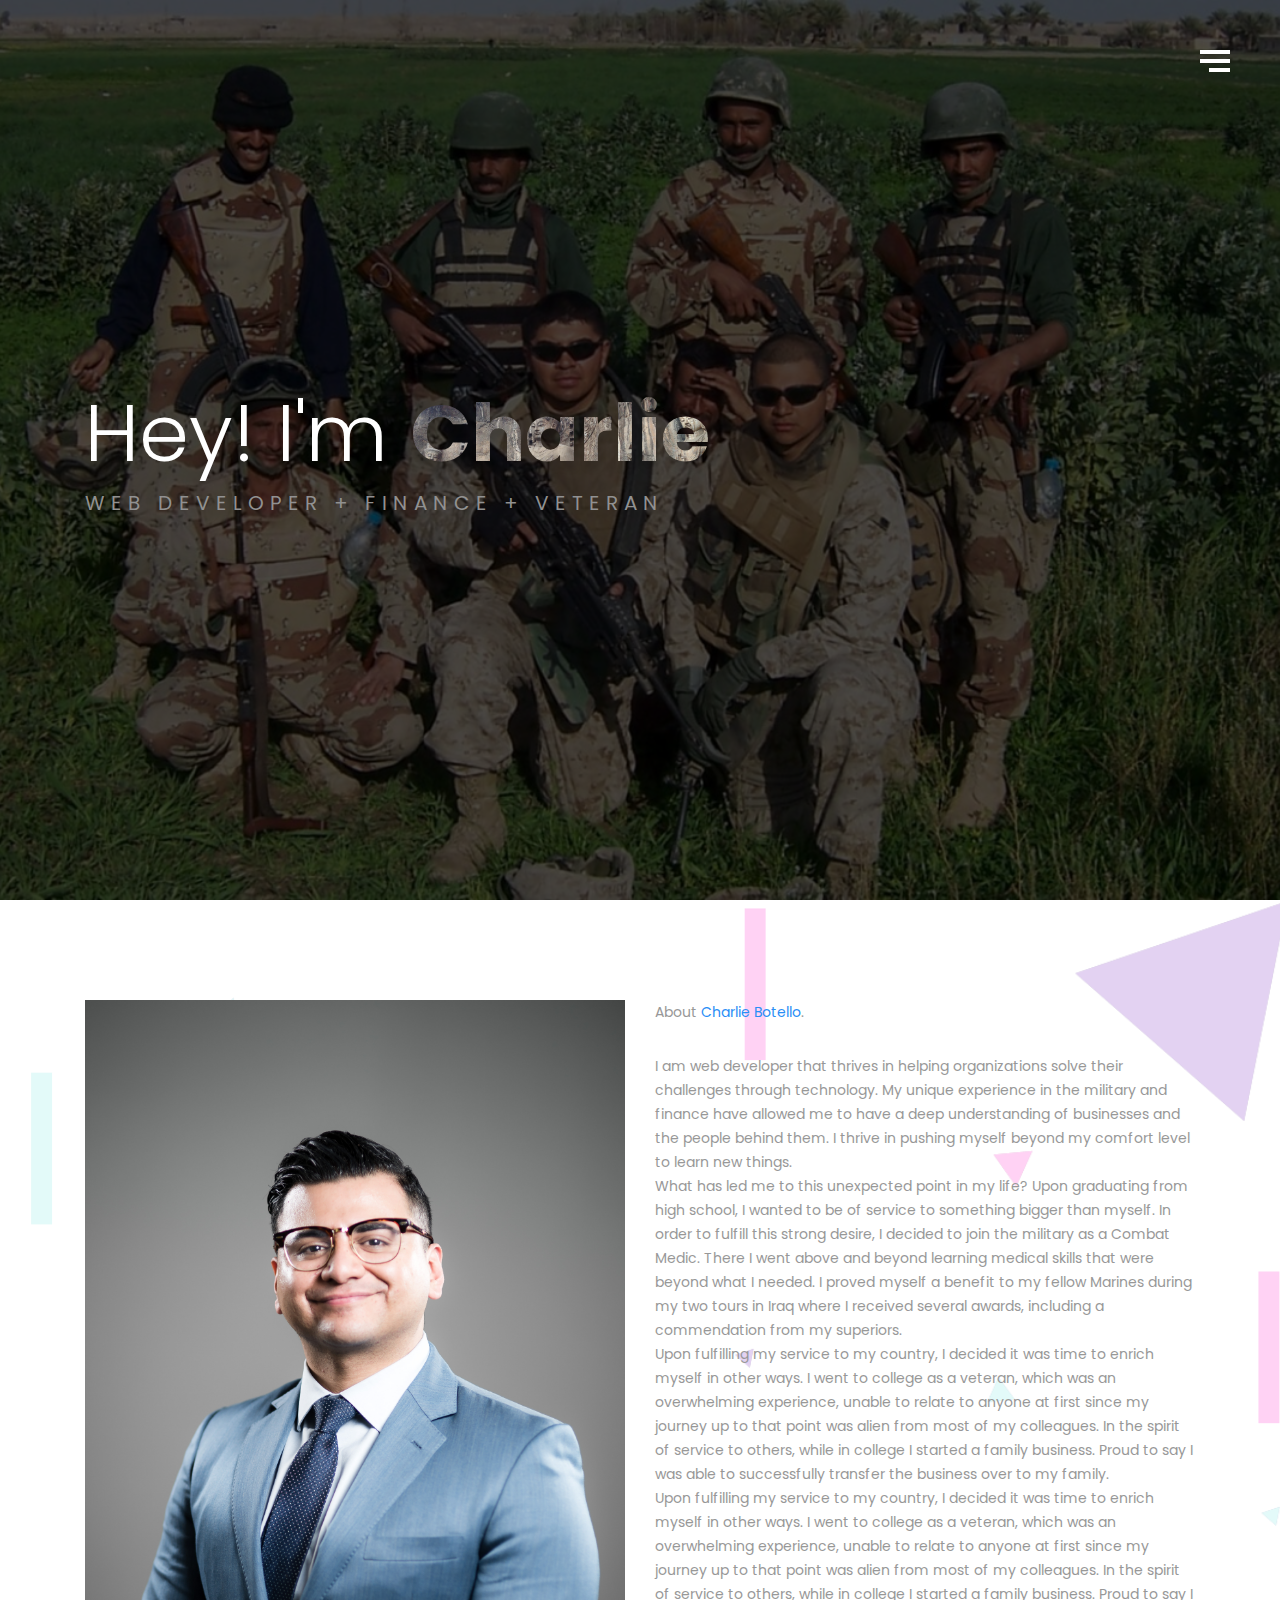
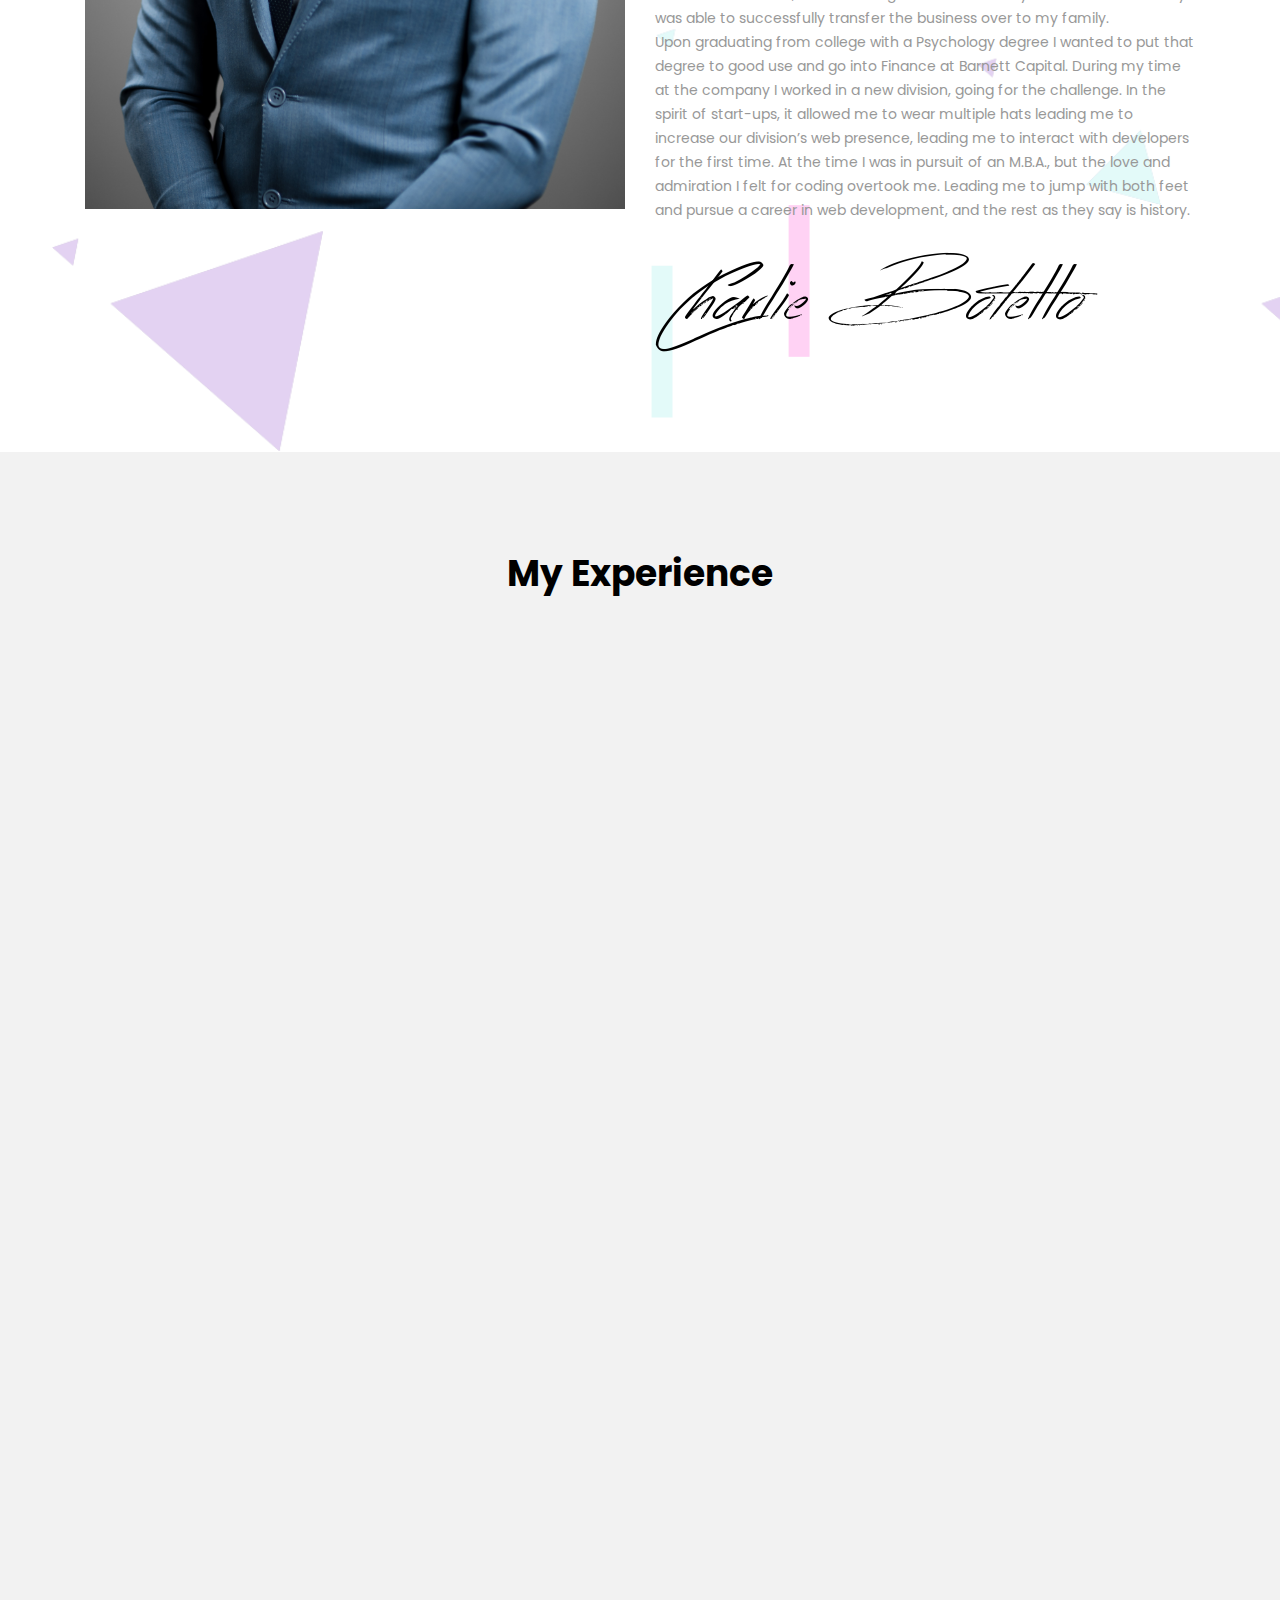
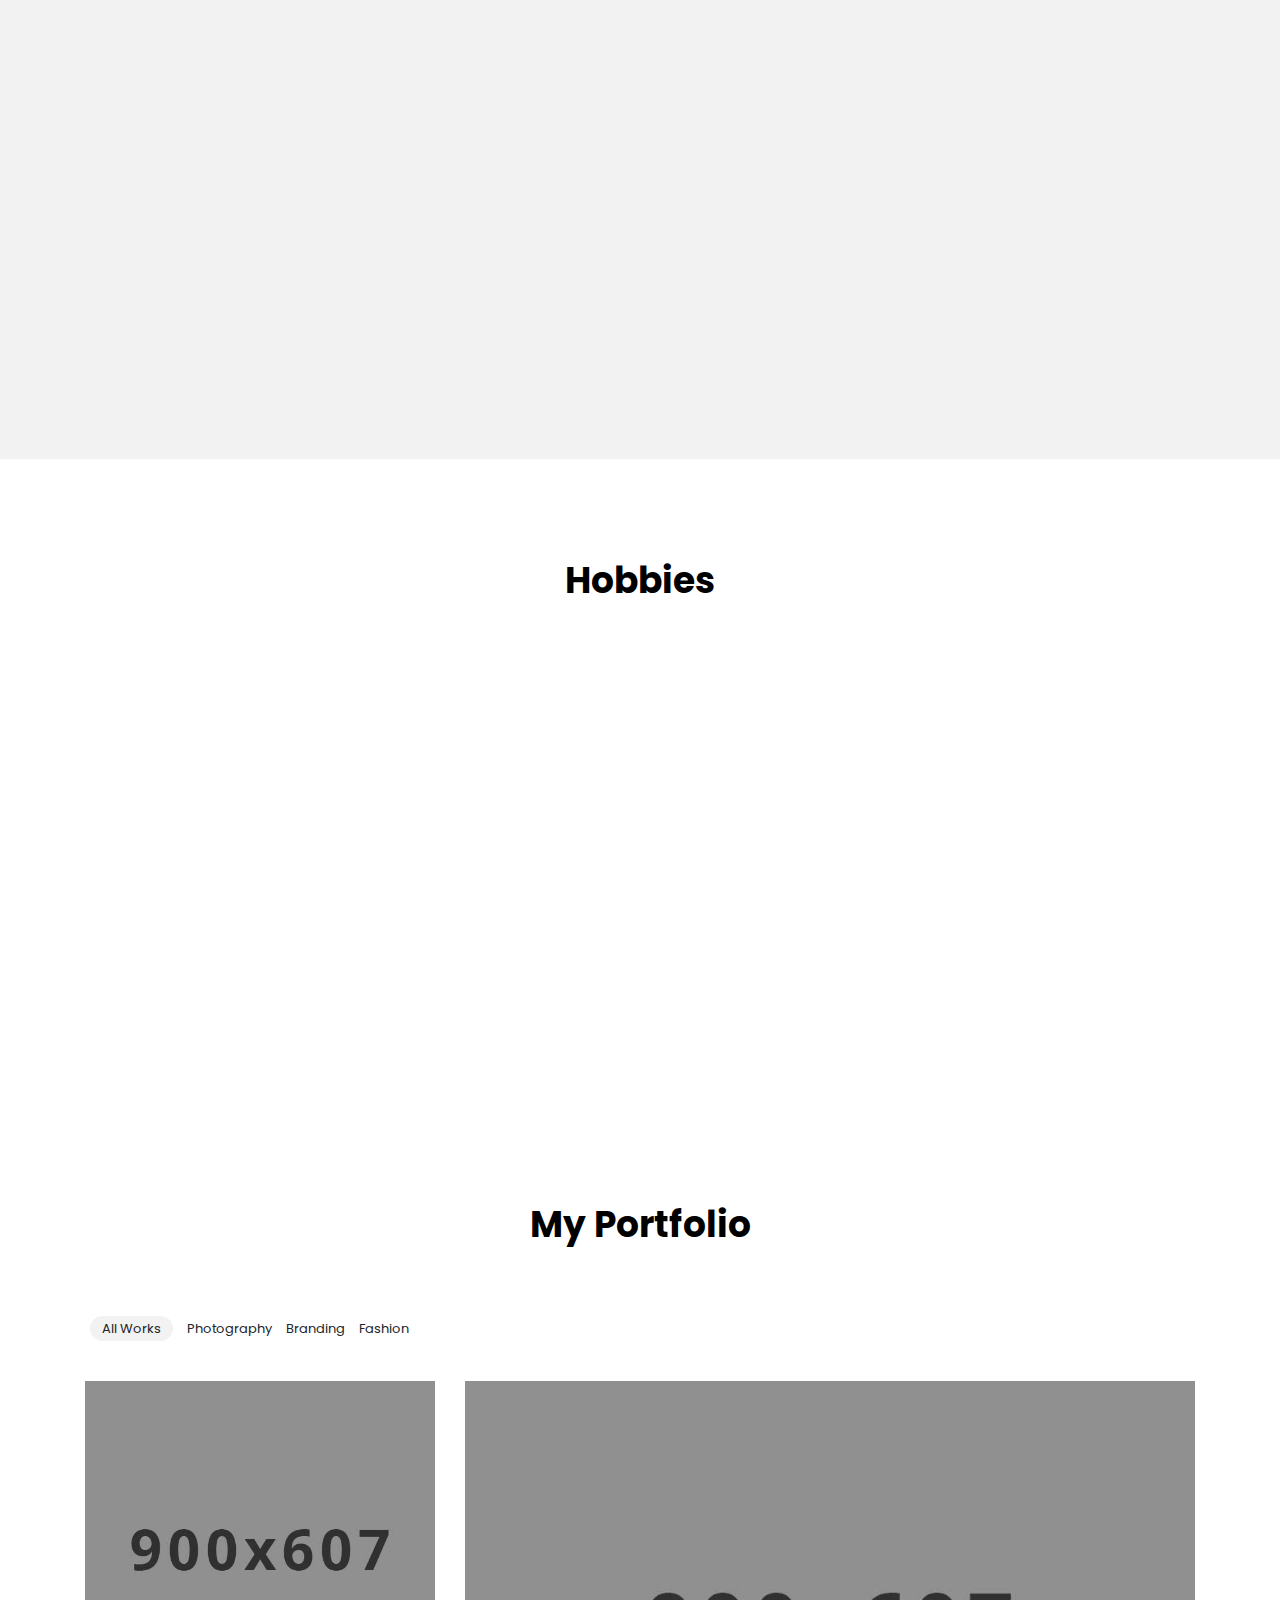
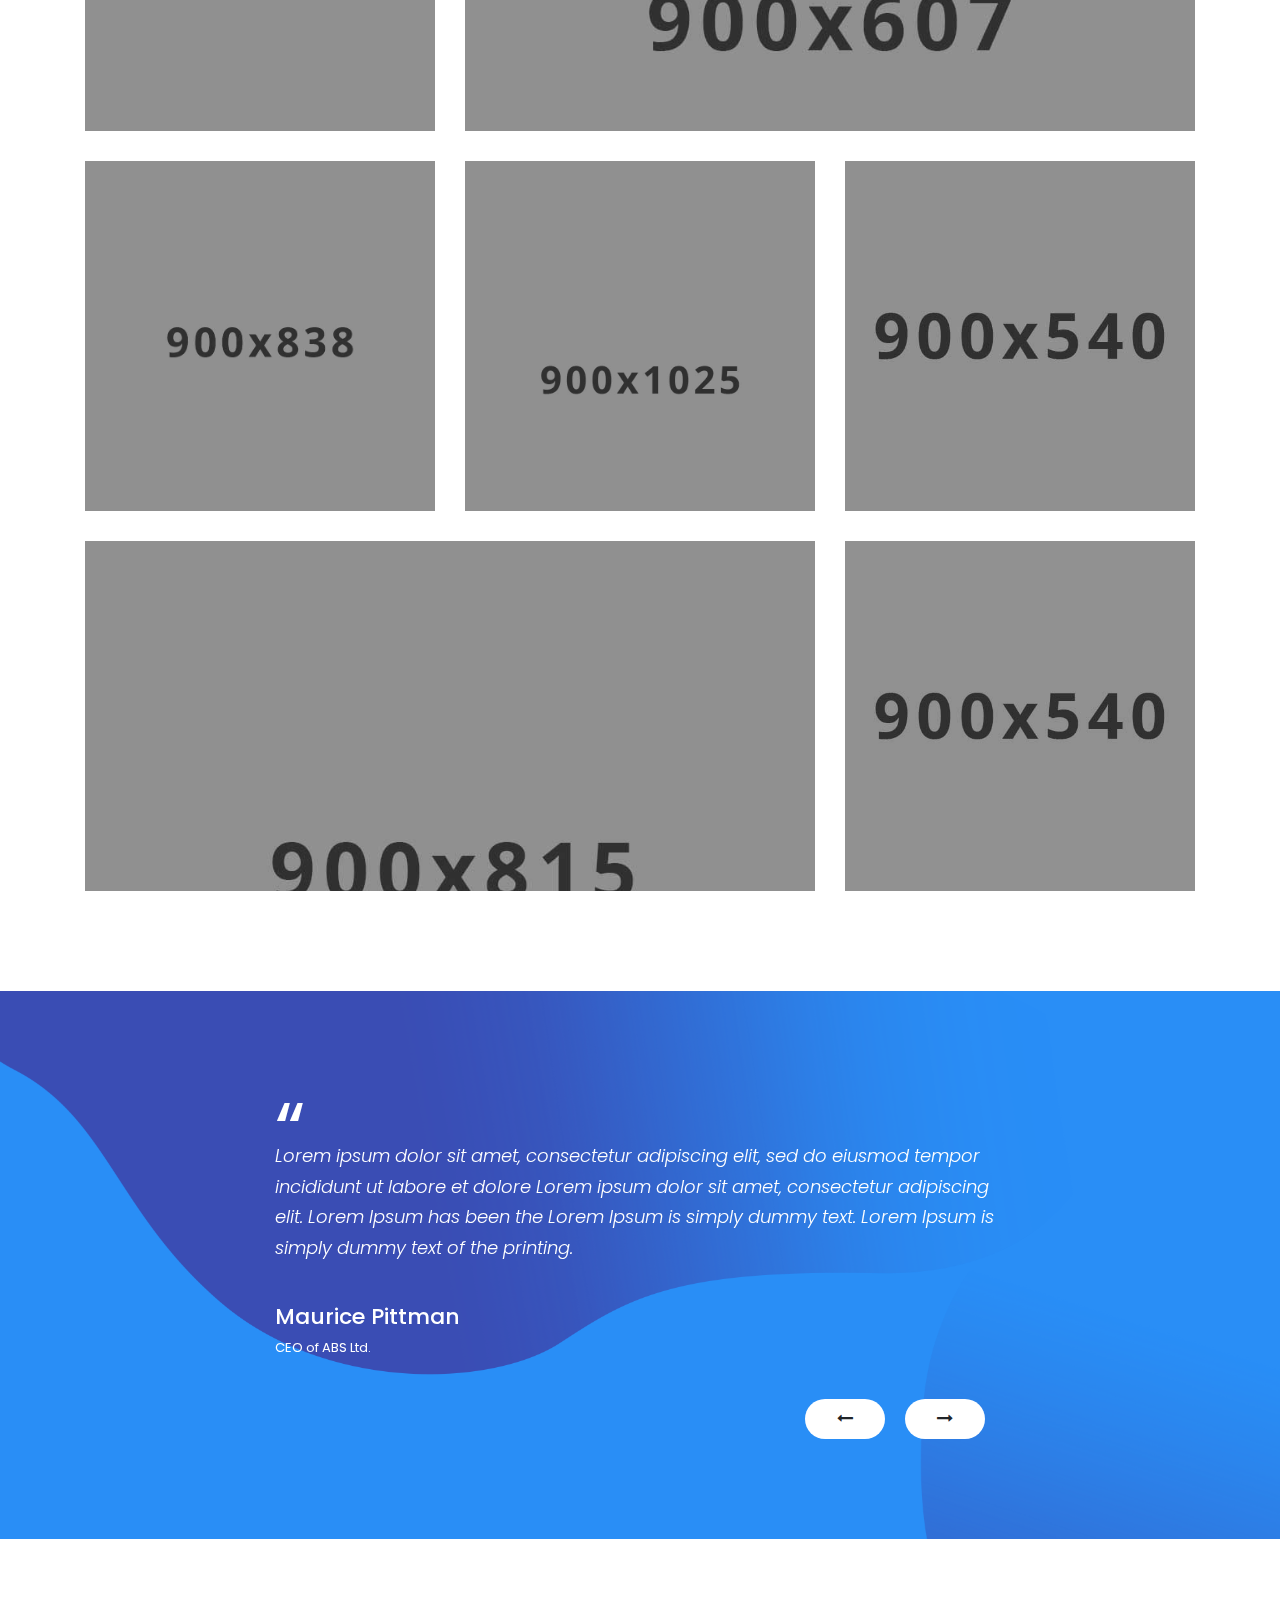
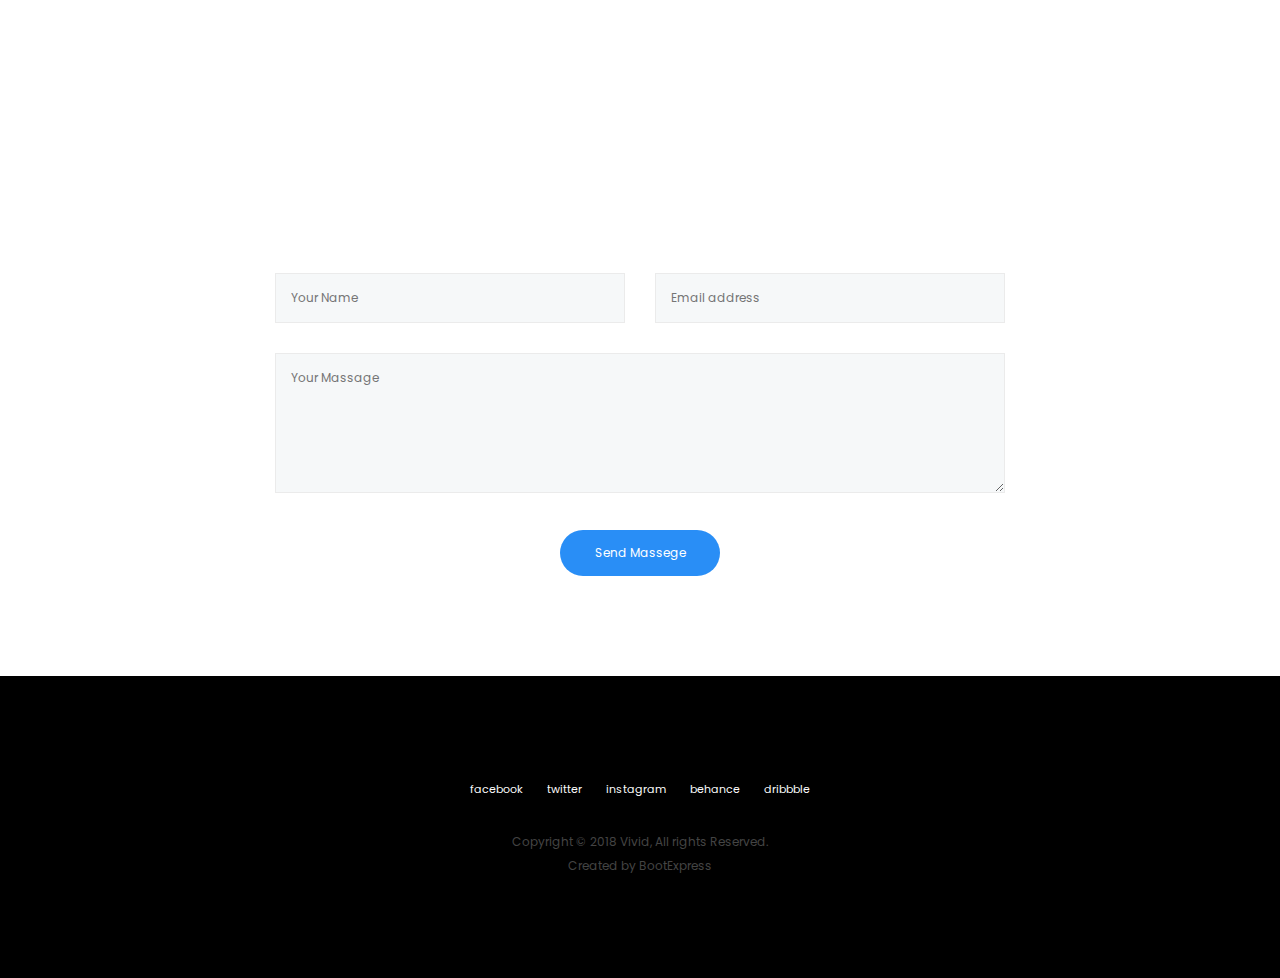
==== index-image.html @ 0503f745 "update" ====
<!DOCTYPE html>
<html lang="en">
<head>
	<title>Charlie Botello - Portfolio</title>
	<meta charset="UTF-8">
	<meta name="description" content="Vivid creative personal portfolio template">
	<meta name="keywords" content="vivid, creative, personal, portfolio, template">
	<meta name="viewport" content="width=device-width, initial-scale=1.0">
	<!-- Favicon -->   
	<link href="img/favicon.ico" rel="shortcut icon"/>

	<!-- Google Fonts -->
	<link href="https://fonts.googleapis.com/css?family=Poppins:300,400,500,600,700" rel="stylesheet">

	<!-- Stylesheets -->
	<link rel="stylesheet" href="css/bootstrap.min.css"/>
	<link rel="stylesheet" href="css/font-awesome.min.css"/>
	<link rel="stylesheet" href="css/themify-icons.css"/>
	<link rel="stylesheet" href="css/animate.min.css"/>
	<link rel="stylesheet" href="css/magnific-popup.css"/>
	<link rel="stylesheet" href="css/owl.carousel.min.css"/>
	<link rel="stylesheet" href="css/style.css"/>

	<!--[if lt IE 9]>
	  <script src="https://oss.maxcdn.com/html5shiv/3.7.2/html5shiv.min.js"></script>
	  <script src="https://oss.maxcdn.com/respond/1.4.2/respond.min.js"></script>
	<![endif]-->

</head>
<body>
	<!-- Preloder -->
	<div id="preloder">
		<div class="loader"></div>
	</div>


	<!-- Navigation section start -->
	<div id="navigation-toggle" class="nav-toggle">
		<span></span>
		<span></span>
		<span></span>
	</div>
	<div class="nav-section">
		<div class="close-nav">+</div>
		<!-- Main menu -->
		<nav class="main-manu">
			<ul class="menu-list">
				<li><a href="#home">Home</a></li>
				<li><a href="#about">About</a></li>
				<li><a href="#resume">Resume</a></li>
				<li><a href="#works">Works</a></li>
				<li><a href="#contact">Contact</a></li>
			</ul>
		</nav>
		<div class="social-links">
			<a href=""><i class="fa fa-facebook"></i></a>
			<a href=""><i class="fa fa-instagram"></i></a>
			<a href=""><i class="fa fa-twitter"></i></a>
			<a href=""><i class="fa fa-dribbble"></i></a>
			<a href=""><i class="fa fa-behance"></i></a>
		</div>
	</div>
	<!-- Navigation section end -->


	<!-- Intro section start -->
	<section class="intro-section" id="home">
		<div class="intro-content">
			<div class="intro-inner">
				<div class="container">
					<h2>Hey! I'm <span>Charlie</span></h2>
					<h3>Web Developer + Finance + Veteran</h3>
				</div>
			</div>
		</div>
	</section>
	<!-- Intro section start end -->


	<!-- About section start -->
	<section class="about-section spad" id="about">
		<div class="container">
			<div class="row">
				<div class="col-lg-6 mb-5 mb-lg-0">
					<img src="img/me.jpg" alt="">
				</div>
				<div class="col-lg-6 about-text">
<!-- 					<h1 class="hero-title">A short story about me,<br>thinking and craft.</h1> -->
					<p>About <span>Charlie Botello</span>.           <p>I am web developer that thrives in helping organizations solve their challenges through technology. My unique experience in the military and finance have allowed me to have a deep understanding of businesses and the people behind them. I thrive in pushing myself beyond my comfort level to learn new things.<br>What has led me to this unexpected point in my life? Upon graduating from high school, I wanted to be of service to something bigger than myself. In order to fulfill this strong desire, I decided to join the military as a Combat Medic. There I went above and beyond learning medical skills that were beyond what I needed. I proved myself a benefit to my fellow Marines during my two tours in Iraq where I received several awards, including a commendation from my superiors.<br>Upon fulfilling my service to my country, I decided it was time to enrich myself in other ways. I went to college as a veteran, which was an overwhelming experience, unable to relate to anyone at first since my journey up to that point was alien from most of my colleagues. In the spirit of service to others, while in college I started a family business. Proud to say I was able to successfully transfer the business over to my family.<br>Upon fulfilling my service to my country, I decided it was time to enrich myself in other ways. I went to college as a veteran, which was an overwhelming experience, unable to relate to anyone at first since my journey up to that point was alien from most of my colleagues. In the spirit of service to others, while in college I started a family business. Proud to say I was able to successfully transfer the business over to my family.<br>Upon graduating from college with a Psychology degree I wanted to put that degree to good use and go into Finance at Barnett Capital. During my time at the company I worked in a new division, going for the challenge. In the spirit of start-ups, it allowed me to wear multiple hats leading me to increase our division’s web presence, leading me to interact with developers for the first time. At the time I was in pursuit of an M.B.A., but the love and admiration I felt for coding overtook me. Leading me to jump with both feet and pursue a career in web development, and the rest as they say is history.</p>
          
          

					<img src="img/sign.png" alt="">
				</div>
			</div>
		</div>
	</section>
	<!-- About section start end -->


	<!-- Service section start -->

	<!-- Service section start end -->


	<!-- Resume section start -->
	<section class="resume-section spad" id="resume">
		<div class="container">
			<div class="section-title">
				<h2>My Experience</h2>
			</div>
			<div class="row">
				<div class="col-lg-8 offset-lg-2">
					<!-- resume item -->
					<div class="resume-item wow fadeInUp" data-wow-delay="0.3s">
						<h2>Web Developer Apprentice</h2>
						<h3>April 2018 - Present </h3>
						<p>MyTownApp: Personally built a web app that allowed users to learn about history in a unique way. It showcases Chicago’s greatest landmarks and allows users to add them to a day planner so they can visit them in the future. The app is written in JavaScript and Ruby, and integrates with the Twilio, Google Maps and Chicago Landmarks APIs.</p><br>
						<p>Actualize CRM: Working on a software development team in an agile environment, I added features to the real CRM that Actualize uses to manage its prospective applicants. The CRM allows a user to call and text a lead through the Twilio API, and worked on features involving its UI, including an internal restructuring that transformed the app into a Single Page Application, making it much easier to use. This app uses Ruby, Rails, JavaScript, and VueJS.</p><br>
						<p>Intensive Coding Bootcamp: Attended an intensive 16 week, software development bootcamp where I jumped into Ruby, Ruby on Rails, HTML, CSS, Javascript, AngularJS, Git/GIthub, Bootstrap, React, TDD and Rspec, including best practices, Agile, and REST.</p>
					</div>
					<!-- resume item -->
					<div class="resume-item wow fadeInUp" data-wow-delay="0.3s">
						<h2>Account Manager</h2>
						<h3>September 2015 - September 2017</h3>
						<p><p>• Accurately prepared and balanced sales and financial reports for senior management team using quantitative data analysis.</p></p>
						<p>• Efficiently managed a multimillion dollar portfolio comprised with over 100 clients within the equipment finance division.</p>
						<p>• Leverage client relations by developing pivot sales opportunities capitalizing on our business offerings.</p>
						<p>• Continually monitored, analyzed, and reported financial reports that included key components such as pricing, attrition, and forecasting.</p>
						<p>• Communicated results and corresponded improvement recommendations to Managing Directors; followed up to influence implementation of action plans resulting in enhanced business.</p>
					</div>
					<!-- resume item -->
					<div class="resume-item wow fadeInUp" data-wow-delay="0.3s">
						<h2>Hospital Corpsman & Combat Medic</h2>
						<h3>January 2006 - January 2010</h3>
						<p>• Accurately prepared and balanced sales and financial reports for senior management team using quantitative data analysis.</p>
						<p>• Efficiently managed a multimillion dollar portfolio comprised with over 100 clients within the equipment finance division.</p>
						<p>• Leverage client relations by developing pivot sales opportunities capitalizing on our business offerings.</p>
						<p>• Continually monitored, analyzed, and reported financial reports that included key components such as pricing, attrition, and forecasting.</p>
						<p>• Communicated results and corresponded improvement recommendations to Managing Directors; followed up to influence implementation of action plans resulting in enhanced business.</p>
					</div>
				</div>
			</div>
		</div>
	</section>
	<!-- Resume section start end -->

	<!-- Service section start -->
	<section class="service-section spad">
		<div class="container">
			<div class="section-title">
				<h2>Hobbies</h2>
			</div>
			<div class="row">
				<div class="col-md-4">
					<!-- service item -->
					<div class="service-box bg-1 wow fadeInUp" data-wow-delay="0.2s">
						<div class="service-icon">
							<i class="ti-world"></i>
						</div>
						<div class="service-content">
							<div class="service-inner">
								<h2>Travel</h2>
								<p>Her companions instrument set estimating sen remarkably solicitude motionless property.</p>
							</div>
						</div>
					</div>
				</div>
				<div class="col-md-4">
					<!-- service item -->
					<div class="service-box bg-1 wow fadeInUp" data-wow-delay="0.4s">
						<div class="service-icon">
							<i class="ti-music"></i>
						</div>
						<div class="service-content">
							<div class="service-inner">
								<h2>Dancing</h2>
								<p>Her companions instrument set estimating sen remarkably solicitude motionless property.</p>
							</div>
						</div>
					</div>
				</div>
				<div class="col-md-4">
					<!-- service item -->
					<div class="service-box bg-1 wow fadeInUp" data-wow-delay="0.6s">
						<div class="service-icon">
							<i class="ti-book"></i>
						</div>
						<div class="service-content">
							<div class="service-inner">
								<h2>History</h2>
								<p>Love reading about history, so much so that I based one of my capstone projects on it.  Favorite books are "Rise and Fall of the Roman Empire," "Napoleon: A LIfe" and "Waterloo: The History of Four Days, Three Armies and Three Battles."  Current book on my shelf is "The Pope and Mussolini" </p>
							</div>
						</div>
					</div>
				</div>
			</div>
		</div>
	</section>
	<!-- Service section start end -->
	<!-- Portfolio section start -->
	<section class="portfolio-section spad" id="works">
		<div class="container">
			<div class="section-title">
				<h2>My Portfolio</h2>
			</div>
			<ul class="portfolio-filter">
				<li class="filter active" data-filter="*">All Works</li>
				<li class="filter" data-filter=".photo">Photography</li>
				<li class="filter" data-filter=".brand">Branding</li>
				<li class="filter" data-filter=".fs">Fashion</li>
			</ul>
			<div class="row isotope_items">
				<!-- portfolio item -->
				<div class="col-lg-4 col-md-6 photo">
					<a href="img/works/1.jpg" class="portfolio-item set-bg" data-setbg="img/works/1.jpg">
						<div class="portfolio-text">
							<h2>Cairs Root</h2>
							<p>Photography</p>
						</div>
					</a>
				</div>
				<!-- portfolio item -->
				<div class="col-lg-8 col-md-6 brand">
					<a href="img/works/2.jpg" class="portfolio-item set-bg" data-setbg="img/works/2.jpg">
						<div class="portfolio-text">
							<h2>The Ghost</h2>
							<p>Branding</p>
						</div>
					</a>
				</div>
				<!-- portfolio item -->
				<div class="col-lg-4 col-md-6 fs">
					<a href="img/works/3.jpg" class="portfolio-item set-bg" data-setbg="img/works/3.jpg">
						<div class="portfolio-text">
							<h2>Kangoroo</h2>
							<p>Fashion</p>
						</div>
					</a>
				</div>
				<!-- portfolio item -->
				<div class="col-lg-4 col-md-6 photo">
					<a href="img/works/4.jpg" class="portfolio-item set-bg" data-setbg="img/works/4.jpg">
						<div class="portfolio-text">
							<h2>Red Tee</h2>
							<p>Photography</p>
						</div>
					</a>
				</div>
				<!-- portfolio item -->
				<div class="col-lg-4 col-md-12 brand">
					<a href="img/works/6.jpg" class="portfolio-item set-bg" data-setbg="img/works/6.jpg">
						<div class="portfolio-text">
							<h2>Owey Dewy</h2>
							<p>Branding</p>
						</div>
					</a>
				</div>
				<!-- portfolio item -->
				<div class="col-lg-8 col-md-6 fs">
					<a href="img/works/7.jpg" class="portfolio-item set-bg" data-setbg="img/works/7.jpg">
						<div class="portfolio-text">
							<h2>Cool Blonde</h2>
							<p>Fashion</p>
						</div>
					</a>
				</div>
				<!-- portfolio item -->
				<div class="col-lg-4 col-md-6 photo">
					<a href="img/works/8.jpg" class="portfolio-item set-bg" data-setbg="img/works/8.jpg">
						<div class="portfolio-text">
							<h2>Belforte Fall</h2>
							<p>Photography</p>
						</div>
					</a>
				</div>
			</div>
		</div>
	</section>
	<!-- Portfolio section start end -->


	<!-- Testimonial section start -->
	<section class="testimonial-section spad">
		<div class="container">
			<div class="row">
				<div class="col-lg-8 offset-lg-2 owl-carousel test-slider" id="test_slider">
					<!-- testimonial item -->
					<div class="single-testimonial">
						<div class="qut">“</div>
						<p>Lorem ipsum dolor sit amet, consectetur adipiscing elit, sed do eiusmod tempor incididunt ut labore et dolore Lorem ipsum dolor sit amet, consectetur adipiscing elit. Lorem Ipsum has been the Lorem Ipsum is simply dummy text. Lorem Ipsum is simply dummy text of the printing.</p>
						<h2>Maurice Pittman</h2>
						<span>CEO of ABS Ltd.</span>
					</div>
					<!-- testimonial item -->
					<div class="single-testimonial">
						<div class="qut">“</div>
						<p>Lorem ipsum dolor sit amet, consectetur adipiscing elit, sed do eiusmod tempor incididunt ut labore et dolore Lorem ipsum dolor sit amet, consectetur adipiscing elit. Lorem Ipsum has been the Lorem Ipsum is simply dummy text. Lorem Ipsum is simply dummy text of the printing.</p>
						<h2>Maurice Pittman</h2>
						<span>CEO of ABS Ltd.</span>
					</div>
				</div>
			</div>
		</div>
	</section>
	<!-- Testimonial section start end -->


	<!-- Contact section start -->
	<section class="contact-section spad" id="contact">
		<div class="container">
			<div class="row">
				<div class="col-lg-8 offset-lg-2">
					<div class="con-info wow fadeInUp" data-wow-delay="0.2s">
						<p class="subtitle">Sydney</p>
						<h2>300 South Main Street,<br> NSW 560, Australia. <br><br>+00 123 456 7890</h2>
					</div>
					<!-- contact form -->
					<form action="mail.php" method="POST" class="contact-form" id="contact-form">
						<div class="row">
							<div class="col-sm-6">
								<input type="text" name="name" id="name" required placeholder="Your Name">
							</div>
							<div class="col-sm-6">
								<input type="email" name="email" id="email" required placeholder="Email address">
							</div>
							<div class="col-sm-12">
								<textarea id="massage" name="massage" required placeholder="Your Massage"></textarea>
								<div class="text-center">
									<button type="submit" class="site-btn" id="send-form">Send Massege</button>
								</div>
							</div>
						</div>
					</form>
				</div>
			</div>
		</div>
	</section>
	<!-- Contact section start end -->


	<!-- Footer section start -->
	<footer class="footer-section spad">
		<div class="container">
			<div class="social">
                <a href="#">facebook </a>
                <a href="#">twitter </a>
                <a href="#">instagram </a>
                <a href="#">behance </a>
                <a href="#">dribbble  </a>
            </div>
			<div class="copyright">Copyright © 2018 Vivid, All rights Reserved. <br> Created by BootExpress</div>
		</div>
	</footer>
	<!-- Footer section start end -->


	<!--====== Jquery & Javascripts files  ======-->
	<script src="js/jquery-2.1.4.min.js"></script>
	<script src="js/jquery.nav.min.js"></script>
	<script src="js/isotope.pkgd.min.js"></script>
	<script src="js/owl.carousel.min.js"></script>
	<script src="js/magnific-popup.min.js"></script>
	<script src="js/wow.min.js"></script>
	<script src="js/scripts.js"></script>

</body>
</html>
---- css/themify-icons.css ----
@font-face {
	font-family: 'themify';
	src:url('../fonts/themify.eot?-fvbane');
	src:url('../fonts/themify.eot?#iefix-fvbane') format('embedded-opentype'),
		url('../fonts/themify.woff?-fvbane') format('woff'),
		url('../fonts/themify.ttf?-fvbane') format('truetype'),
		url('../fonts/themify.svg?-fvbane#themify') format('svg');
	font-weight: normal;
	font-style: normal;
}

[class^="ti-"], [class*=" ti-"] {
	font-family: 'themify';
	speak: none;
	font-style: normal;
	font-weight: normal;
	font-variant: normal;
	text-transform: none;
	line-height: 1;

	/* Better Font Rendering =========== */
	-webkit-font-smoothing: antialiased;
	-moz-osx-font-smoothing: grayscale;
}

.ti-wand:before {
	content: "\e600";
}
.ti-volume:before {
	content: "\e601";
}
.ti-user:before {
	content: "\e602";
}
.ti-unlock:before {
	content: "\e603";
}
.ti-unlink:before {
	content: "\e604";
}
.ti-trash:before {
	content: "\e605";
}
.ti-thought:before {
	content: "\e606";
}
.ti-target:before {
	content: "\e607";
}
.ti-tag:before {
	content: "\e608";
}
.ti-tablet:before {
	content: "\e609";
}
.ti-star:before {
	content: "\e60a";
}
.ti-spray:before {
	content: "\e60b";
}
.ti-signal:before {
	content: "\e60c";
}
.ti-shopping-cart:before {
	content: "\e60d";
}
.ti-shopping-cart-full:before {
	content: "\e60e";
}
.ti-settings:before {
	content: "\e60f";
}
.ti-search:before {
	content: "\e610";
}
.ti-zoom-in:before {
	content: "\e611";
}
.ti-zoom-out:before {
	content: "\e612";
}
.ti-cut:before {
	content: "\e613";
}
.ti-ruler:before {
	content: "\e614";
}
.ti-ruler-pencil:before {
	content: "\e615";
}
.ti-ruler-alt:before {
	content: "\e616";
}
.ti-bookmark:before {
	content: "\e617";
}
.ti-bookmark-alt:before {
	content: "\e618";
}
.ti-reload:before {
	content: "\e619";
}
.ti-plus:before {
	content: "\e61a";
}
.ti-pin:before {
	content: "\e61b";
}
.ti-pencil:before {
	content: "\e61c";
}
.ti-pencil-alt:before {
	content: "\e61d";
}
.ti-paint-roller:before {
	content: "\e61e";
}
.ti-paint-bucket:before {
	content: "\e61f";
}
.ti-na:before {
	content: "\e620";
}
.ti-mobile:before {
	content: "\e621";
}
.ti-minus:before {
	content: "\e622";
}
.ti-medall:before {
	content: "\e623";
}
.ti-medall-alt:before {
	content: "\e624";
}
.ti-marker:before {
	content: "\e625";
}
.ti-marker-alt:before {
	content: "\e626";
}
.ti-arrow-up:before {
	content: "\e627";
}
.ti-arrow-right:before {
	content: "\e628";
}
.ti-arrow-left:before {
	content: "\e629";
}
.ti-arrow-down:before {
	content: "\e62a";
}
.ti-lock:before {
	content: "\e62b";
}
.ti-location-arrow:before {
	content: "\e62c";
}
.ti-link:before {
	content: "\e62d";
}
.ti-layout:before {
	content: "\e62e";
}
.ti-layers:before {
	content: "\e62f";
}
.ti-layers-alt:before {
	content: "\e630";
}
.ti-key:before {
	content: "\e631";
}
.ti-import:before {
	content: "\e632";
}
.ti-image:before {
	content: "\e633";
}
.ti-heart:before {
	content: "\e634";
}
.ti-heart-broken:before {
	content: "\e635";
}
.ti-hand-stop:before {
	content: "\e636";
}
.ti-hand-open:before {
	content: "\e637";
}
.ti-hand-drag:before {
	content: "\e638";
}
.ti-folder:before {
	content: "\e639";
}
.ti-flag:before {
	content: "\e63a";
}
.ti-flag-alt:before {
	content: "\e63b";
}
.ti-flag-alt-2:before {
	content: "\e63c";
}
.ti-eye:before {
	content: "\e63d";
}
.ti-export:before {
	content: "\e63e";
}
.ti-exchange-vertical:before {
	content: "\e63f";
}
.ti-desktop:before {
	content: "\e640";
}
.ti-cup:before {
	content: "\e641";
}
.ti-crown:before {
	content: "\e642";
}
.ti-comments:before {
	content: "\e643";
}
.ti-comment:before {
	content: "\e644";
}
.ti-comment-alt:before {
	content: "\e645";
}
.ti-close:before {
	content: "\e646";
}
.ti-clip:before {
	content: "\e647";
}
.ti-angle-up:before {
	content: "\e648";
}
.ti-angle-right:before {
	content: "\e649";
}
.ti-angle-left:before {
	content: "\e64a";
}
.ti-angle-down:before {
	content: "\e64b";
}
.ti-check:before {
	content: "\e64c";
}
.ti-check-box:before {
	content: "\e64d";
}
.ti-camera:before {
	content: "\e64e";
}
.ti-announcement:before {
	content: "\e64f";
}
.ti-brush:before {
	content: "\e650";
}
.ti-briefcase:before {
	content: "\e651";
}
.ti-bolt:before {
	content: "\e652";
}
.ti-bolt-alt:before {
	content: "\e653";
}
.ti-blackboard:before {
	content: "\e654";
}
.ti-bag:before {
	content: "\e655";
}
.ti-move:before {
	content: "\e656";
}
.ti-arrows-vertical:before {
	content: "\e657";
}
.ti-arrows-horizontal:before {
	content: "\e658";
}
.ti-fullscreen:before {
	content: "\e659";
}
.ti-arrow-top-right:before {
	content: "\e65a";
}
.ti-arrow-top-left:before {
	content: "\e65b";
}
.ti-arrow-circle-up:before {
	content: "\e65c";
}
.ti-arrow-circle-right:before {
	content: "\e65d";
}
.ti-arrow-circle-left:before {
	content: "\e65e";
}
.ti-arrow-circle-down:before {
	content: "\e65f";
}
.ti-angle-double-up:before {
	content: "\e660";
}
.ti-angle-double-right:before {
	content: "\e661";
}
.ti-angle-double-left:before {
	content: "\e662";
}
.ti-angle-double-down:before {
	content: "\e663";
}
.ti-zip:before {
	content: "\e664";
}
.ti-world:before {
	content: "\e665";
}
.ti-wheelchair:before {
	content: "\e666";
}
.ti-view-list:before {
	content: "\e667";
}
.ti-view-list-alt:before {
	content: "\e668";
}
.ti-view-grid:before {
	content: "\e669";
}
.ti-uppercase:before {
	content: "\e66a";
}
.ti-upload:before {
	content: "\e66b";
}
.ti-underline:before {
	content: "\e66c";
}
.ti-truck:before {
	content: "\e66d";
}
.ti-timer:before {
	content: "\e66e";
}
.ti-ticket:before {
	content: "\e66f";
}
.ti-thumb-up:before {
	content: "\e670";
}
.ti-thumb-down:before {
	content: "\e671";
}
.ti-text:before {
	content: "\e672";
}
.ti-stats-up:before {
	content: "\e673";
}
.ti-stats-down:before {
	content: "\e674";
}
.ti-split-v:before {
	content: "\e675";
}
.ti-split-h:before {
	content: "\e676";
}
.ti-smallcap:before {
	content: "\e677";
}
.ti-shine:before {
	content: "\e678";
}
.ti-shift-right:before {
	content: "\e679";
}
.ti-shift-left:before {
	content: "\e67a";
}
.ti-shield:before {
	content: "\e67b";
}
.ti-notepad:before {
	content: "\e67c";
}
.ti-server:before {
	content: "\e67d";
}
.ti-quote-right:before {
	content: "\e67e";
}
.ti-quote-left:before {
	content: "\e67f";
}
.ti-pulse:before {
	content: "\e680";
}
.ti-printer:before {
	content: "\e681";
}
.ti-power-off:before {
	content: "\e682";
}
.ti-plug:before {
	content: "\e683";
}
.ti-pie-chart:before {
	content: "\e684";
}
.ti-paragraph:before {
	content: "\e685";
}
.ti-panel:before {
	content: "\e686";
}
.ti-package:before {
	content: "\e687";
}
.ti-music:before {
	content: "\e688";
}
.ti-music-alt:before {
	content: "\e689";
}
.ti-mouse:before {
	content: "\e68a";
}
.ti-mouse-alt:before {
	content: "\e68b";
}
.ti-money:before {
	content: "\e68c";
}
.ti-microphone:before {
	content: "\e68d";
}
.ti-menu:before {
	content: "\e68e";
}
.ti-menu-alt:before {
	content: "\e68f";
}
.ti-map:before {
	content: "\e690";
}
.ti-map-alt:before {
	content: "\e691";
}
.ti-loop:before {
	content: "\e692";
}
.ti-location-pin:before {
	content: "\e693";
}
.ti-list:before {
	content: "\e694";
}
.ti-light-bulb:before {
	content: "\e695";
}
.ti-Italic:before {
	content: "\e696";
}
.ti-info:before {
	content: "\e697";
}
.ti-infinite:before {
	content: "\e698";
}
.ti-id-badge:before {
	content: "\e699";
}
.ti-hummer:before {
	content: "\e69a";
}
.ti-home:before {
	content: "\e69b";
}
.ti-help:before {
	content: "\e69c";
}
.ti-headphone:before {
	content: "\e69d";
}
.ti-harddrives:before {
	content: "\e69e";
}
.ti-harddrive:before {
	content: "\e69f";
}
.ti-gift:before {
	content: "\e6a0";
}
.ti-game:before {
	content: "\e6a1";
}
.ti-filter:before {
	content: "\e6a2";
}
.ti-files:before {
	content: "\e6a3";
}
.ti-file:before {
	content: "\e6a4";
}
.ti-eraser:before {
	content: "\e6a5";
}
.ti-envelope:before {
	content: "\e6a6";
}
.ti-download:before {
	content: "\e6a7";
}
.ti-direction:before {
	content: "\e6a8";
}
.ti-direction-alt:before {
	content: "\e6a9";
}
.ti-dashboard:before {
	content: "\e6aa";
}
.ti-control-stop:before {
	content: "\e6ab";
}
.ti-control-shuffle:before {
	content: "\e6ac";
}
.ti-control-play:before {
	content: "\e6ad";
}
.ti-control-pause:before {
	content: "\e6ae";
}
.ti-control-forward:before {
	content: "\e6af";
}
.ti-control-backward:before {
	content: "\e6b0";
}
.ti-cloud:before {
	content: "\e6b1";
}
.ti-cloud-up:before {
	content: "\e6b2";
}
.ti-cloud-down:before {
	content: "\e6b3";
}
.ti-clipboard:before {
	content: "\e6b4";
}
.ti-car:before {
	content: "\e6b5";
}
.ti-calendar:before {
	content: "\e6b6";
}
.ti-book:before {
	content: "\e6b7";
}
.ti-bell:before {
	content: "\e6b8";
}
.ti-basketball:before {
	content: "\e6b9";
}
.ti-bar-chart:before {
	content: "\e6ba";
}
.ti-bar-chart-alt:before {
	content: "\e6bb";
}
.ti-back-right:before {
	content: "\e6bc";
}
.ti-back-left:before {
	content: "\e6bd";
}
.ti-arrows-corner:before {
	content: "\e6be";
}
.ti-archive:before {
	content: "\e6bf";
}
.ti-anchor:before {
	content: "\e6c0";
}
.ti-align-right:before {
	content: "\e6c1";
}
.ti-align-left:before {
	content: "\e6c2";
}
.ti-align-justify:before {
	content: "\e6c3";
}
.ti-align-center:before {
	content: "\e6c4";
}
.ti-alert:before {
	content: "\e6c5";
}
.ti-alarm-clock:before {
	content: "\e6c6";
}
.ti-agenda:before {
	content: "\e6c7";
}
.ti-write:before {
	content: "\e6c8";
}
.ti-window:before {
	content: "\e6c9";
}
.ti-widgetized:before {
	content: "\e6ca";
}
.ti-widget:before {
	content: "\e6cb";
}
.ti-widget-alt:before {
	content: "\e6cc";
}
.ti-wallet:before {
	content: "\e6cd";
}
.ti-video-clapper:before {
	content: "\e6ce";
}
.ti-video-camera:before {
	content: "\e6cf";
}
.ti-vector:before {
	content: "\e6d0";
}
.ti-themify-logo:before {
	content: "\e6d1";
}
.ti-themify-favicon:before {
	content: "\e6d2";
}
.ti-themify-favicon-alt:before {
	content: "\e6d3";
}
.ti-support:before {
	content: "\e6d4";
}
.ti-stamp:before {
	content: "\e6d5";
}
.ti-split-v-alt:before {
	content: "\e6d6";
}
.ti-slice:before {
	content: "\e6d7";
}
.ti-shortcode:before {
	content: "\e6d8";
}
.ti-shift-right-alt:before {
	content: "\e6d9";
}
.ti-shift-left-alt:before {
	content: "\e6da";
}
.ti-ruler-alt-2:before {
	content: "\e6db";
}
.ti-receipt:before {
	content: "\e6dc";
}
.ti-pin2:before {
	content: "\e6dd";
}
.ti-pin-alt:before {
	content: "\e6de";
}
.ti-pencil-alt2:before {
	content: "\e6df";
}
.ti-palette:before {
	content: "\e6e0";
}
.ti-more:before {
	content: "\e6e1";
}
.ti-more-alt:before {
	content: "\e6e2";
}
.ti-microphone-alt:before {
	content: "\e6e3";
}
.ti-magnet:before {
	content: "\e6e4";
}
.ti-line-double:before {
	content: "\e6e5";
}
.ti-line-dotted:before {
	content: "\e6e6";
}
.ti-line-dashed:before {
	content: "\e6e7";
}
.ti-layout-width-full:before {
	content: "\e6e8";
}
.ti-layout-width-default:before {
	content: "\e6e9";
}
.ti-layout-width-default-alt:before {
	content: "\e6ea";
}
.ti-layout-tab:before {
	content: "\e6eb";
}
.ti-layout-tab-window:before {
	content: "\e6ec";
}
.ti-layout-tab-v:before {
	content: "\e6ed";
}
.ti-layout-tab-min:before {
	content: "\e6ee";
}
.ti-layout-slider:before {
	content: "\e6ef";
}
.ti-layout-slider-alt:before {
	content: "\e6f0";
}
.ti-layout-sidebar-right:before {
	content: "\e6f1";
}
.ti-layout-sidebar-none:before {
	content: "\e6f2";
}
.ti-layout-sidebar-left:before {
	content: "\e6f3";
}
.ti-layout-placeholder:before {
	content: "\e6f4";
}
.ti-layout-menu:before {
	content: "\e6f5";
}
.ti-layout-menu-v:before {
	content: "\e6f6";
}
.ti-layout-menu-separated:before {
	content: "\e6f7";
}
.ti-layout-menu-full:before {
	content: "\e6f8";
}
.ti-layout-media-right-alt:before {
	content: "\e6f9";
}
.ti-layout-media-right:before {
	content: "\e6fa";
}
.ti-layout-media-overlay:before {
	content: "\e6fb";
}
.ti-layout-media-overlay-alt:before {
	content: "\e6fc";
}
.ti-layout-media-overlay-alt-2:before {
	content: "\e6fd";
}
.ti-layout-media-left-alt:before {
	content: "\e6fe";
}
.ti-layout-media-left:before {
	content: "\e6ff";
}
.ti-layout-media-center-alt:before {
	content: "\e700";
}
.ti-layout-media-center:before {
	content: "\e701";
}
.ti-layout-list-thumb:before {
	content: "\e702";
}
.ti-layout-list-thumb-alt:before {
	content: "\e703";
}
.ti-layout-list-post:before {
	content: "\e704";
}
.ti-layout-list-large-image:before {
	content: "\e705";
}
.ti-layout-line-solid:before {
	content: "\e706";
}
.ti-layout-grid4:before {
	content: "\e707";
}
.ti-layout-grid3:before {
	content: "\e708";
}
.ti-layout-grid2:before {
	content: "\e709";
}
.ti-layout-grid2-thumb:before {
	content: "\e70a";
}
.ti-layout-cta-right:before {
	content: "\e70b";
}
.ti-layout-cta-left:before {
	content: "\e70c";
}
.ti-layout-cta-center:before {
	content: "\e70d";
}
.ti-layout-cta-btn-right:before {
	content: "\e70e";
}
.ti-layout-cta-btn-left:before {
	content: "\e70f";
}
.ti-layout-column4:before {
	content: "\e710";
}
.ti-layout-column3:before {
	content: "\e711";
}
.ti-layout-column2:before {
	content: "\e712";
}
.ti-layout-accordion-separated:before {
	content: "\e713";
}
.ti-layout-accordion-merged:before {
	content: "\e714";
}
.ti-layout-accordion-list:before {
	content: "\e715";
}
.ti-ink-pen:before {
	content: "\e716";
}
.ti-info-alt:before {
	content: "\e717";
}
.ti-help-alt:before {
	content: "\e718";
}
.ti-headphone-alt:before {
	content: "\e719";
}
.ti-hand-point-up:before {
	content: "\e71a";
}
.ti-hand-point-right:before {
	content: "\e71b";
}
.ti-hand-point-left:before {
	content: "\e71c";
}
.ti-hand-point-down:before {
	content: "\e71d";
}
.ti-gallery:before {
	content: "\e71e";
}
.ti-face-smile:before {
	content: "\e71f";
}
.ti-face-sad:before {
	content: "\e720";
}
.ti-credit-card:before {
	content: "\e721";
}
.ti-control-skip-forward:before {
	content: "\e722";
}
.ti-control-skip-backward:before {
	content: "\e723";
}
.ti-control-record:before {
	content: "\e724";
}
.ti-control-eject:before {
	content: "\e725";
}
.ti-comments-smiley:before {
	content: "\e726";
}
.ti-brush-alt:before {
	content: "\e727";
}
.ti-youtube:before {
	content: "\e728";
}
.ti-vimeo:before {
	content: "\e729";
}
.ti-twitter:before {
	content: "\e72a";
}
.ti-time:before {
	content: "\e72b";
}
.ti-tumblr:before {
	content: "\e72c";
}
.ti-skype:before {
	content: "\e72d";
}
.ti-share:before {
	content: "\e72e";
}
.ti-share-alt:before {
	content: "\e72f";
}
.ti-rocket:before {
	content: "\e730";
}
.ti-pinterest:before {
	content: "\e731";
}
.ti-new-window:before {
	content: "\e732";
}
.ti-microsoft:before {
	content: "\e733";
}
.ti-list-ol:before {
	content: "\e734";
}
.ti-linkedin:before {
	content: "\e735";
}
.ti-layout-sidebar-2:before {
	content: "\e736";
}
.ti-layout-grid4-alt:before {
	content: "\e737";
}
.ti-layout-grid3-alt:before {
	content: "\e738";
}
.ti-layout-grid2-alt:before {
	content: "\e739";
}
.ti-layout-column4-alt:before {
	content: "\e73a";
}
.ti-layout-column3-alt:before {
	content: "\e73b";
}
.ti-layout-column2-alt:before {
	content: "\e73c";
}
.ti-instagram:before {
	content: "\e73d";
}
.ti-google:before {
	content: "\e73e";
}
.ti-github:before {
	content: "\e73f";
}
.ti-flickr:before {
	content: "\e740";
}
.ti-facebook:before {
	content: "\e741";
}
.ti-dropbox:before {
	content: "\e742";
}
.ti-dribbble:before {
	content: "\e743";
}
.ti-apple:before {
	content: "\e744";
}
.ti-android:before {
	content: "\e745";
}
.ti-save:before {
	content: "\e746";
}
.ti-save-alt:before {
	content: "\e747";
}
.ti-yahoo:before {
	content: "\e748";
}
.ti-wordpress:before {
	content: "\e749";
}
.ti-vimeo-alt:before {
	content: "\e74a";
}
.ti-twitter-alt:before {
	content: "\e74b";
}
.ti-tumblr-alt:before {
	content: "\e74c";
}
.ti-trello:before {
	content: "\e74d";
}
.ti-stack-overflow:before {
	content: "\e74e";
}
.ti-soundcloud:before {
	content: "\e74f";
}
.ti-sharethis:before {
	content: "\e750";
}
.ti-sharethis-alt:before {
	content: "\e751";
}
.ti-reddit:before {
	content: "\e752";
}
.ti-pinterest-alt:before {
	content: "\e753";
}
.ti-microsoft-alt:before {
	content: "\e754";
}
.ti-linux:before {
	content: "\e755";
}
.ti-jsfiddle:before {
	content: "\e756";
}
.ti-joomla:before {
	content: "\e757";
}
.ti-html5:before {
	content: "\e758";
}
.ti-flickr-alt:before {
	content: "\e759";
}
.ti-email:before {
	content: "\e75a";
}
.ti-drupal:before {
	content: "\e75b";
}
.ti-dropbox-alt:before {
	content: "\e75c";
}
.ti-css3:before {
	content: "\e75d";
}
.ti-rss:before {
	content: "\e75e";
}
.ti-rss-alt:before {
	content: "\e75f";
}
---- css/style.css ----
/* ----------------------------------
Vivid
Version: 1.0
Author: BootEx
Author URL: http://www.ahadhossain.com

-------------------------------------

Table of contents

  @-> Main Styles
  @-> Navigation
  @-> Intro 
  @-> About 
  @-> Service
  @-> Resume
  @-> Portfolio
  @-> Review
  @-> Contact
  @-> Footer
  @-> Responsive

*/

/*--------------------
	Main Styles
----------------------*/
html,
body {
	height: 100%;
}

body {
	font-family: 'Poppins', sans-serif;
	-webkit-font-smoothing: antialiased;
	font-smoothing: antialiased;
}

img {
	max-width: 100%;
}

h1,
h2,
h3,
h4,
h5,
h6 {
	font-family: 'Poppins', sans-serif;
	padding: 0;
	margin: 0;
	font-weight: 700;
	color: #222;
}

p {
	font-size: 14px;
	color: #989898;
	line-height: 24px;
}

button:focus,
input:focus,
textarea:focus,
select:focus {
	outline: none;
}

a:hover,
a:focus {
	text-decoration: none;
	outline: none;
}

ul,
ol {
	padding: 0;
	margin: 0;
}

.spad {
	padding-top: 100px;
	padding-bottom: 100px;
}

.section-title {
	text-align: center;
	margin-bottom: 70px;
}

.section-title h2 {
	font-size: 36px;
	font-weight: 700;
	text-transform: capitalize;
	color: #000;
}

.set-bg {
	background-repeat: no-repeat;
	background-size: cover;
}

.site-btn {
	font-size: 12px;
	background: #298ef6;
	border: none;
	color: #fff;
	padding: 14px 30px;
	border-radius: 50px;
	min-width: 160px;
	cursor: pointer;
}

/* Image Popup */
.img-popup-warp .mfp-content,
.img-popup-warp.mfp-ready.mfp-removing .mfp-content {
	opacity: 0;
	-webkit-transform: scale(0.8);
	-ms-transform: scale(0.8);
	transform: scale(0.8);
	-webkit-transition: all 0.4s;
	-o-transition: all 0.4s;
	transition: all 0.4s;
}

.img-popup-warp.mfp-ready .mfp-content {
	opacity: 1;
	-webkit-transform: scale(1);
	-ms-transform: scale(1);
	transform: scale(1);
}

/* Preloder */
#preloder {
	position: fixed;
	width: 100%;
	height: 100%;
	top: 0;
	left: 0;
	z-index: 999999;
	background: #fff;
}

.loader {
	width: 40px;
	height: 40px;
	position: absolute;
	top: 50%;
	left: 50%;
	margin-top: -13px;
	margin-left: -13px;
	border-radius: 60px;
	animation: loader 0.8s linear infinite;
	-webkit-animation: loader 0.8s linear infinite;
}

@keyframes loader {
	0% {
		-webkit-transform: rotate(0deg);
		        transform: rotate(0deg);
		border: 4px solid #f44336;
		border-left-color: transparent;
	}
	50% {
		-webkit-transform: rotate(180deg);
		        transform: rotate(180deg);
		border: 4px solid #673ab7;
		border-left-color: transparent;
	}
	100% {
		-webkit-transform: rotate(360deg);
		        transform: rotate(360deg);
		border: 4px solid #f44336;
		border-left-color: transparent;
	}
}

@-webkit-keyframes loader {
	0% {
		-webkit-transform: rotate(0deg);
		border: 4px solid #f44336;
		border-left-color: transparent;
	}
	50% {
		-webkit-transform: rotate(180deg);
		border: 4px solid #673ab7;
		border-left-color: transparent;
	}
	100% {
		-webkit-transform: rotate(360deg);
		border: 4px solid #f44336;
		border-left-color: transparent;
	}
}

/*--------------------
	Navigation
----------------------*/
.nav-toggle {
	position: fixed;
	display: block;
	width: 30px;
	height: 60px;
	right: 50px;
	top: 50px;
	z-index: 99;
	text-align: right;
	cursor: pointer;
}

.nav-toggle span {
	display: block;
	-webkit-transition: all 0.3s ease-out 0s;
	-o-transition: all 0.3s ease-out 0s;
	transition: all 0.3s ease-out 0s;
}

.nav-toggle span:nth-child(1),
.nav-toggle span:nth-child(2),
.nav-toggle span:nth-child(3) {
	width: 100%;
	height: 4px;
	background: #fff;
	margin-bottom: 5px;
	float: right;
}

.nav-toggle span:nth-child(3) {
	width: 70%;
}

.nav-toggle:hover span:nth-child(3) {
	width: 100%;
}

.nav-toggle.sticky span {
	background: #000;
}

.nav-section {
	overflow: hidden;
	position: fixed;
	width: 0;
	height: 100%;
	right: 0;
	top: 0;
	padding-top: 10%;
	background: #fff;
	z-index: 999;
	-webkit-transition: all 0.5s cubic-bezier(0.55, 0.09, 0.68, 0.53) 0.4s;
	-o-transition: all 0.5s cubic-bezier(0.55, 0.09, 0.68, 0.53) 0.4s;
	transition: all 0.5s cubic-bezier(0.55, 0.09, 0.68, 0.53) 0.4s;
}

.nav-section.active {
	width: 40%;
	-webkit-box-shadow: 0 0 100px rgba(72, 72, 72, 0.15);
	        box-shadow: 0 0 100px rgba(72, 72, 72, 0.15);
	-webkit-transition: all 0.5s cubic-bezier(0.55, 0.09, 0.68, 0.53) 0s;
	-o-transition: all 0.5s cubic-bezier(0.55, 0.09, 0.68, 0.53) 0s;
	transition: all 0.5s cubic-bezier(0.55, 0.09, 0.68, 0.53) 0s;
}

.nav-section.active .main-manu {
	top: 0;
	opacity: 1;
	-webkit-transition: all 0.4s ease 0.5s;
	-o-transition: all 0.4s ease 0.5s;
	transition: all 0.4s ease 0.5s;
}

.nav-section.active .social-links,
.nav-section.active .close-nav {
	opacity: 1;
	-webkit-transition: all 0.4s ease 0.5s;
	-o-transition: all 0.4s ease 0.5s;
	transition: all 0.4s ease 0.5s;
}

.close-nav {
	position: absolute;
	width: 40px;
	height: 40px;
	border: 1px solid #999;
	color: #999;
	font-weight: 300;
	font-size: 22px;
	text-align: center;
	border-radius: 50px;
	padding-top: 4px;
	top: 20px;
	cursor: pointer;
	right: 20px;
	opacity: 0;
	z-index: 99999;
	-webkit-transform: rotate(45deg);
	    -ms-transform: rotate(45deg);
	        transform: rotate(45deg);
	-webkit-transform-origin: left center;
	    -ms-transform-origin: left center;
	        transform-origin: left center;
	-webkit-transition: all 0.3s ease 0s;
	-o-transition: all 0.3s ease 0s;
	transition: all 0.3s ease 0s;
}

.main-manu {
	position: relative;
	padding-left: 100px;
	padding-right: 100px;
	opacity: 0;
	top: 80px;
	-webkit-transition: all 0.3s ease 0s;
	-o-transition: all 0.3s ease 0s;
	transition: all 0.3s ease 0s;
}

.main-manu ul {
	height: 250px;
	overflow-y: auto;
	list-style: none;
}

.main-manu a {
	font-size: 35px;
	font-weight: 600;
	color: #444;
	display: block;
	margin-bottom: 5px;
	position: relative;
	-webkit-transition: all 0.3s ease 0s;
	-o-transition: all 0.3s ease 0s;
	transition: all 0.3s ease 0s;
}

.main-manu a:after {
	position: absolute;
	content: '';
	width: 0;
	height: 2px;
	bottom: 0;
	left: 0;
	background: #444;
	opacity: 0;
	-webkit-transition: all 0.3s ease 0s;
	-o-transition: all 0.3s ease 0s;
	transition: all 0.3s ease 0s;
	z-index: -1;
}

.main-manu li.current a:after {
	opacity: 1;
	width: 35px;
}

.social-links {
	position: absolute;
	bottom: 50px;
	left: 100px;
	opacity: 0;
	-webkit-transition: all 0.3s ease 0s;
	-o-transition: all 0.3s ease 0s;
	transition: all 0.3s ease 0s;
}

.social-links a {
	font-size: 25px;
	color: #999;
	margin-right: 20px;
	-webkit-transition: all 0.3s ease-out 0s;
	-o-transition: all 0.3s ease-out 0s;
	transition: all 0.3s ease-out 0s;
}

.social-links a:hover {
	color: #222;
}

/*--------------------
	Intro Section
----------------------*/
.intro-section {
	height: 100%;
	background-image: url("../img/bg.jpg");
	background-repeat: no-repeat;
	background-size: cover;
	background-position: center;
	position: relative;
}

.intro-section:after {
	position: absolute;
	content: "";
	width: 100%;
	height: 100%;
	top: 0;
	left: 0;
	background: #000;
	opacity: 0.7;
}

.intro-content {
	width: 100%;
	height: 100%;
	display: table;
	position: relative;
	z-index: 1;
}

.intro-content .intro-inner {
	display: table-cell;
	vertical-align: middle;
}

.intro-content h2 {
	color: #fff;
	font-weight: 300;
	font-size: 80px;
	margin-bottom: 10px;
}

.intro-content h2 span {
	font-weight: 700;
	color: #fff;
	background-image: url("../img/text-bg.jpg");
	-webkit-text-fill-color: transparent;
	-webkit-background-clip: text;
	background-position: center center;
	background-size: cover;
	text-shadow: 2px 8px 6px rgba(0, 0, 0, 0.1);
}

.intro-content h3 {
	color: #919191;
	font-size: 20px;
	font-weight: 400;
	text-transform: uppercase;
	letter-spacing: 6px;
}

#particles {
	position: absolute;
	width: 100%;
	height: 100%;
	left: 0;
	top: 0;
}

/*--------------------
	About Section
----------------------*/
.about-section {
	background-image: url("../img/overlay.png");
	background-repeat: no-repeat;
	background-size: cover;
	background-position: center;
}

.about-text h1 {
	margin-bottom: 40px;
	font-weight: 600;
}

.about-text h3 {
	font-weight: 400;
	color: #fff;
	font-size: 18px;
	line-height: 1.5;
	font-style: italic;
}

.about-text p {
	margin-bottom: 30px;
}

.about-text p span {
	color: #298ef6;
}

/*--------------------
	Service Section
----------------------*/
.service-box {
	background-repeat: no-repeat;
	background-size: cover;
	background-attachment: fixed;
	background-position: top;
	height: 300px;
	position: relative;
	overflow: hidden;
	margin-bottom: 30px;
}

.service-box:hover .service-content {
	opacity: 1;
}

.service-box:hover .service-icon {
	opacity: 0;
	top: 0;
}

.service-icon {
	position: absolute;
	width: 80px;
	height: 80px;
	top: 50%;
	left: 50%;
	margin-top: -40px;
	margin-left: -40px;
	font-size: 30px;
	text-align: center;
	background: #fff;
	display: block;
	line-height: 30px;
	color: #333;
	padding-top: 26px;
	border-radius: 100px;
	-webkit-box-shadow: 3px 4px 30px rgba(0, 0, 0, 0.25);
	        box-shadow: 3px 4px 30px rgba(0, 0, 0, 0.25);
	opacity: 1;
	-webkit-transition: all 0.3s ease-out 0s;
	-o-transition: all 0.3s ease-out 0s;
	transition: all 0.3s ease-out 0s;
}

.service-content {
	width: 100%;
	height: 100%;
	display: table;
	text-align: center;
	position: relative;
	z-index: 1;
	background: rgba(255, 255, 255, 0.95);
	padding: 20px;
	opacity: 0;
	-webkit-transition: all 0.4s ease 0s;
	-o-transition: all 0.4s ease 0s;
	transition: all 0.4s ease 0s;
}

.service-content .service-inner {
	display: table-cell;
	vertical-align: middle;
	z-index: 1;
	position: relative;
}

.service-content h2 {
	font-weight: 600;
	font-size: 25px;
	color: #fff;
	margin-bottom: 20px;
}

.service-content p {
	color: #fff;
}

.service-content:after {
	position: absolute;
	content: '';
	width: 120%;
	height: 120%;
	left: -10%;
	top: -10%;
	background-image: url("../img/service-bg.jpg");
	background-repeat: no-repeat;
	background-size: cover;
	background-attachment: fixed;
	background-position: top;
	-webkit-filter: blur(16px);
	        filter: blur(16px);
}

.bg-1 {
	background-image: url("../img/service-bg.jpg");
}

/*--------------------
	Resume Section
----------------------*/
.resume-section {
	background: #f2f2f2;
}

.resume-item {
	padding: 30px;
	background: #fff;
	-webkit-box-shadow: -1px 3px 30px rgba(0, 0, 0, 0.08);
	        box-shadow: -1px 3px 30px rgba(0, 0, 0, 0.08);
	margin-bottom: 30px;
	position: relative;
}

.resume-item:last-child {
	margin-bottom: 0;
}

.resume-item:last-child:after {
	display: none;
}

.resume-item:after {
	position: absolute;
	content: "";
	height: 30px;
	border-right: 2px dashed #ddd;
	top: 100%;
	left: 25px;
}

.resume-item h2 {
	font-size: 20px;
	margin-bottom: 15px;
}

.resume-item h3 {
	font-size: 12px;
	margin-bottom: 10px;
	color: #298ef6;
	font-weight: 600;
	text-transform: uppercase;
}

.resume-item p {
	margin-bottom: 0;
}

/*-----------------------
	Portfolio Section
-------------------------*/
.portfolio-filter {
	list-style: none;
	margin-bottom: 40px;
}

.portfolio-filter li {
	display: inline-block;
	margin: 0 5px;
	font-size: 13px;
	padding: 3px 0;
	cursor: pointer;
	-webkit-transition: all 0.4s ease 0s;
	-o-transition: all 0.4s ease 0s;
	transition: all 0.4s ease 0s;
}

.portfolio-filter li.active {
	background: #f2f2f2;
	padding: 3px 12px;
	border-radius: 20px;
}

.isotope_items {
	margin-bottom: -30px;
}

.portfolio-item {
	height: 350px;
	background-position: center top;
	margin-bottom: 30px;
	display: block;
	position: relative;
}

.portfolio-item:after {
	position: absolute;
	content: '';
	width: 100%;
	height: 100%;
	left: 0;
	top: 0;
	background: #000;
	opacity: 0;
	-webkit-transition: all 0.4s ease 0s;
	-o-transition: all 0.4s ease 0s;
	transition: all 0.4s ease 0s;
}

.portfolio-item .portfolio-text {
	position: absolute;
	left: 50px;
	bottom: 50px;
	z-index: 2;
}

.portfolio-item .portfolio-text h2 {
	font-size: 27px;
	font-weight: 500;
	color: #fff;
	margin-bottom: 5px;
	position: relative;
	left: 40px;
	opacity: 0;
	-webkit-transition: all 0.4s ease 0s;
	-o-transition: all 0.4s ease 0s;
	transition: all 0.4s ease 0s;
}

.portfolio-item .portfolio-text p {
	font-size: 12px;
	color: #fff;
	position: relative;
	left: 60px;
	opacity: 0;
	-webkit-transition: all 0.5s ease 0s;
	-o-transition: all 0.5s ease 0s;
	transition: all 0.5s ease 0s;
}

.portfolio-item .portfolio-text p:after {
	position: absolute;
	content: '';
	width: 0;
	height: 1px;
	left: 0;
	top: 12px;
	background: #fff;
	-webkit-transition: all 0.4s ease 0s;
	-o-transition: all 0.4s ease 0s;
	transition: all 0.4s ease 0s;
}

.portfolio-item:hover:after {
	opacity: 0.5;
}

.portfolio-item:hover .portfolio-text h2,
.portfolio-item:hover .portfolio-text p {
	left: 0;
	opacity: 1;
}

.portfolio-item:hover .portfolio-text p:after {
	width: 40px;
	left: -50px;
}


/*-----------------------
	Testimonial Section
-------------------------*/
.testimonial-section {
	background-image: url("../img/test-bg.png");
	background-size: cover;
	background-position: top center;
	background-color: #298ef6;
}

.single-testimonial {
	padding-top: 50px;
}

.single-testimonial .qut {
	position: absolute;
	top: 0;
	left: 0;
	color: #fff;
	font-size: 80px;
	line-height: 80px;
}

.single-testimonial p {
	color: #fff;
	font-size: 18px;
	font-weight: 300;
	line-height: 1.7;
	margin-bottom: 40px;
	font-style: italic;
}

.single-testimonial h2 {
	font-size: 22px;
	font-weight: 500;
	color: #fff;
	margin-bottom: 5px;
}

.single-testimonial span {
	font-size: 13px;
	color: #fff;
}

.test-slider .owl-nav {
	padding-top: 40px;
	text-align: right;
}

.test-slider .owl-nav .owl-prev,
.test-slider .owl-nav .owl-next {
	width: 80px;
	height: 40px;
	background: #fff;
	text-align: center;
	display: inline-block;
	margin-right: 20px;
	padding-top: 8px;
	border-radius: 50px;
	-webkit-transition: all 0.4s ease 0s;
	-o-transition: all 0.4s ease 0s;
	transition: all 0.4s ease 0s;
}

.test-slider .owl-nav .owl-prev:hover,
.test-slider .owl-nav .owl-next:hover {
	background: #222;
	color: #fff;
}

/*-----------------------
	Contact Section
-------------------------*/
.contact-info {
	list-style: none;
}

.contact-info li {
	position: relative;
	overflow: hidden;
	margin-bottom: 20px;
	padding: 20px;
	-webkit-box-shadow: 8px 11px 40px rgba(88, 86, 86, 0.11);
	        box-shadow: 8px 11px 40px rgba(88, 86, 86, 0.11);
}

.contact-info li h3 {
	font-size: 17px;
	margin-bottom: 10px;
}

.contact-info li p {
	margin-bottom: 0;
}

.con-info {
	padding: 0 50px;
	text-align: center;
	margin-bottom: 80px;
}

.con-info .subtitle {
	font-size: 12px;
	margin-bottom: 15px;
}

.con-info h2 {
	font-size: 18px;
	line-height: 1.6;
	font-weight: 500;
}

.contact-form input {
	font-size: 12px;
	width: 100%;
	margin-bottom: 30px;
	height: 50px;
	padding: 0 15px;
	border: 1px solid #ebebeb;
	background: #f6f8f9;
}

.contact-form textarea {
	font-size: 12px;
	width: 100%;
	height: 140px;
	padding: 15px;
	margin-bottom: 30px;
	border: 1px solid #ebebeb;
	background: #f6f8f9;
}

.contact-form #send-form.done {
	background: #0fa049;
	border-color: #0fa049;
	color: #fff;
}

.contact-form #send-form.error {
	background: #e20808;
	border-color: #e20808;
	color: #fff;
}

/*--------------------
	Footer Section
----------------------*/
.footer-section {
	background: #000;
}

.footer-section .social {
	text-align: center;
	margin-bottom: 30px;
}

.footer-section .social a {
	font-size: 11px;
	color: #f9f9f9;
	display: inline-block;
	margin: 0 10px;
	-webkit-transition: all 0.4s;
	-o-transition: all 0.4s;
	transition: all 0.4s;
}

.footer-section .social a:hover {
	color: #444;
}

.copyright {
	text-align: center;
	font-size: 12px;
	color: #444;
	line-height: 2;
}

/*--------------------
	Responsive
----------------------*/

/* Medium screen : 992px. */
@media only screen and (min-width: 992px) and (max-width: 1199px) {
	.nav-section.active {
		width: 50%;
	}
}

/* Tablet :768px. */
@media only screen and (min-width: 768px) and (max-width: 991px) {
	.nav-section.active {
		width: 70%;
	}
}

/* Large Mobile :480px. */
@media only screen and (max-width: 767px) {
	.nav-section.active {
		width: 100%;
	}
	.intro-content h2 {
		font-size: 65px;
	}
	.intro-content h3 {
		font-size: 15px;
	}
}

/* small Mobile :320px. */
@media only screen and (max-width: 479px) {
	.main-manu {
		padding-left: 50px;
		padding-right: 50px;
	}
	.main-manu a {
		font-size: 25px;
	}
	.social-links {
		left: 50px;
	}
	.social-links a {
		font-size: 18px;
		margin-right: 15px;
	}
	.intro-content h2 {
		font-size: 40px;
	}
	.intro-content h3 {
		font-size: 14px;
	}
}
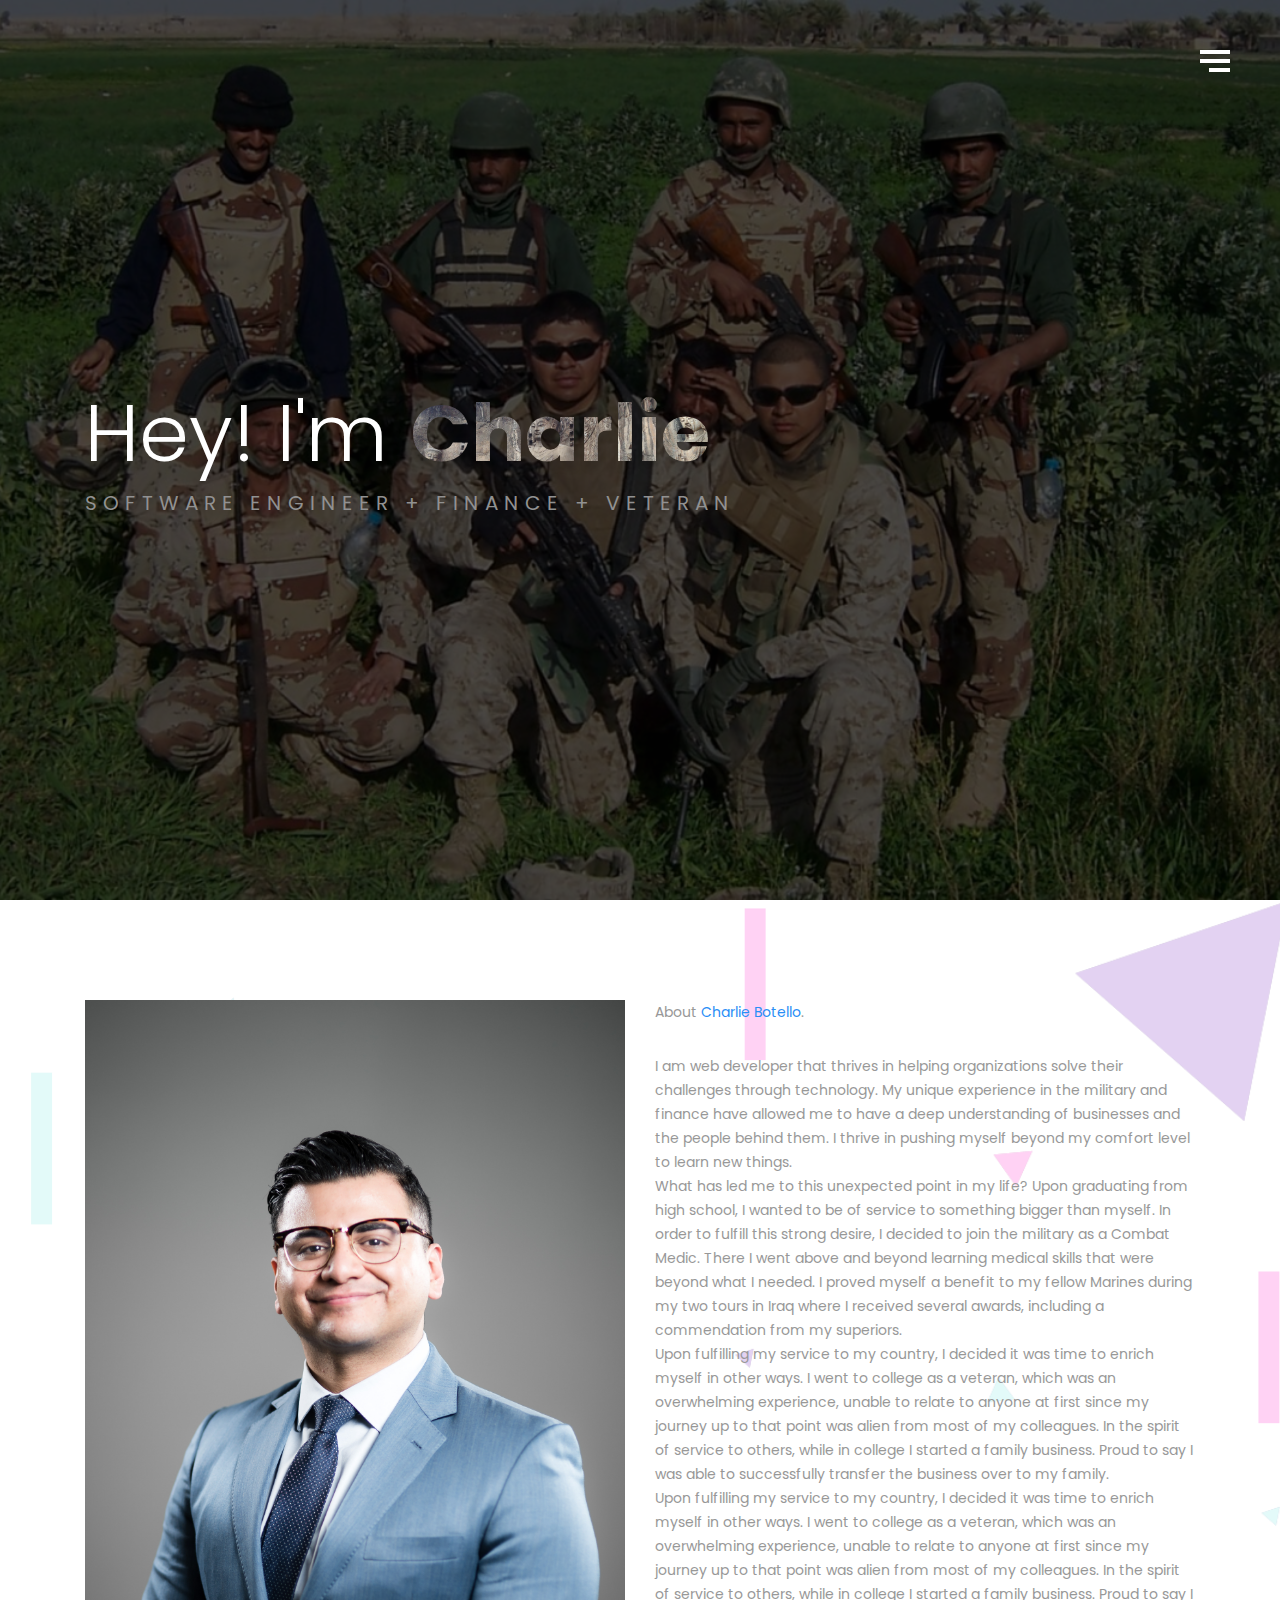
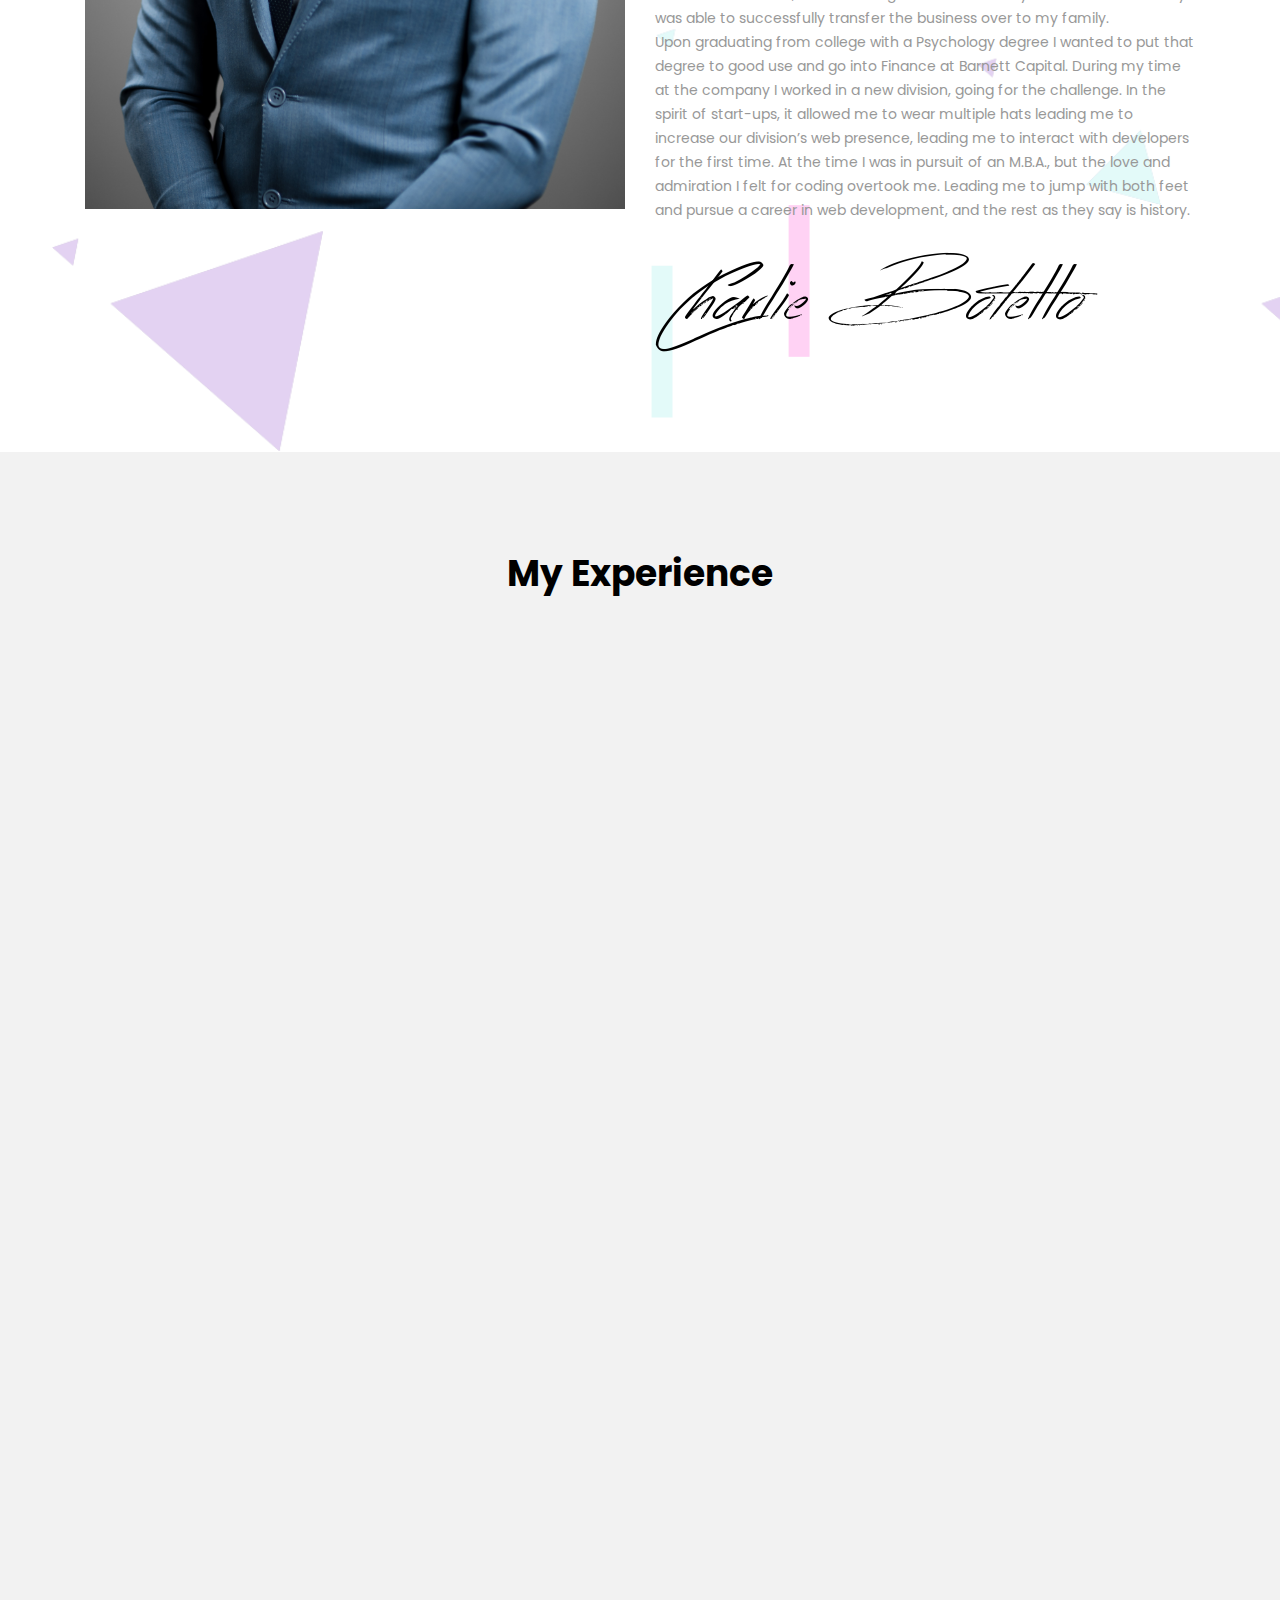
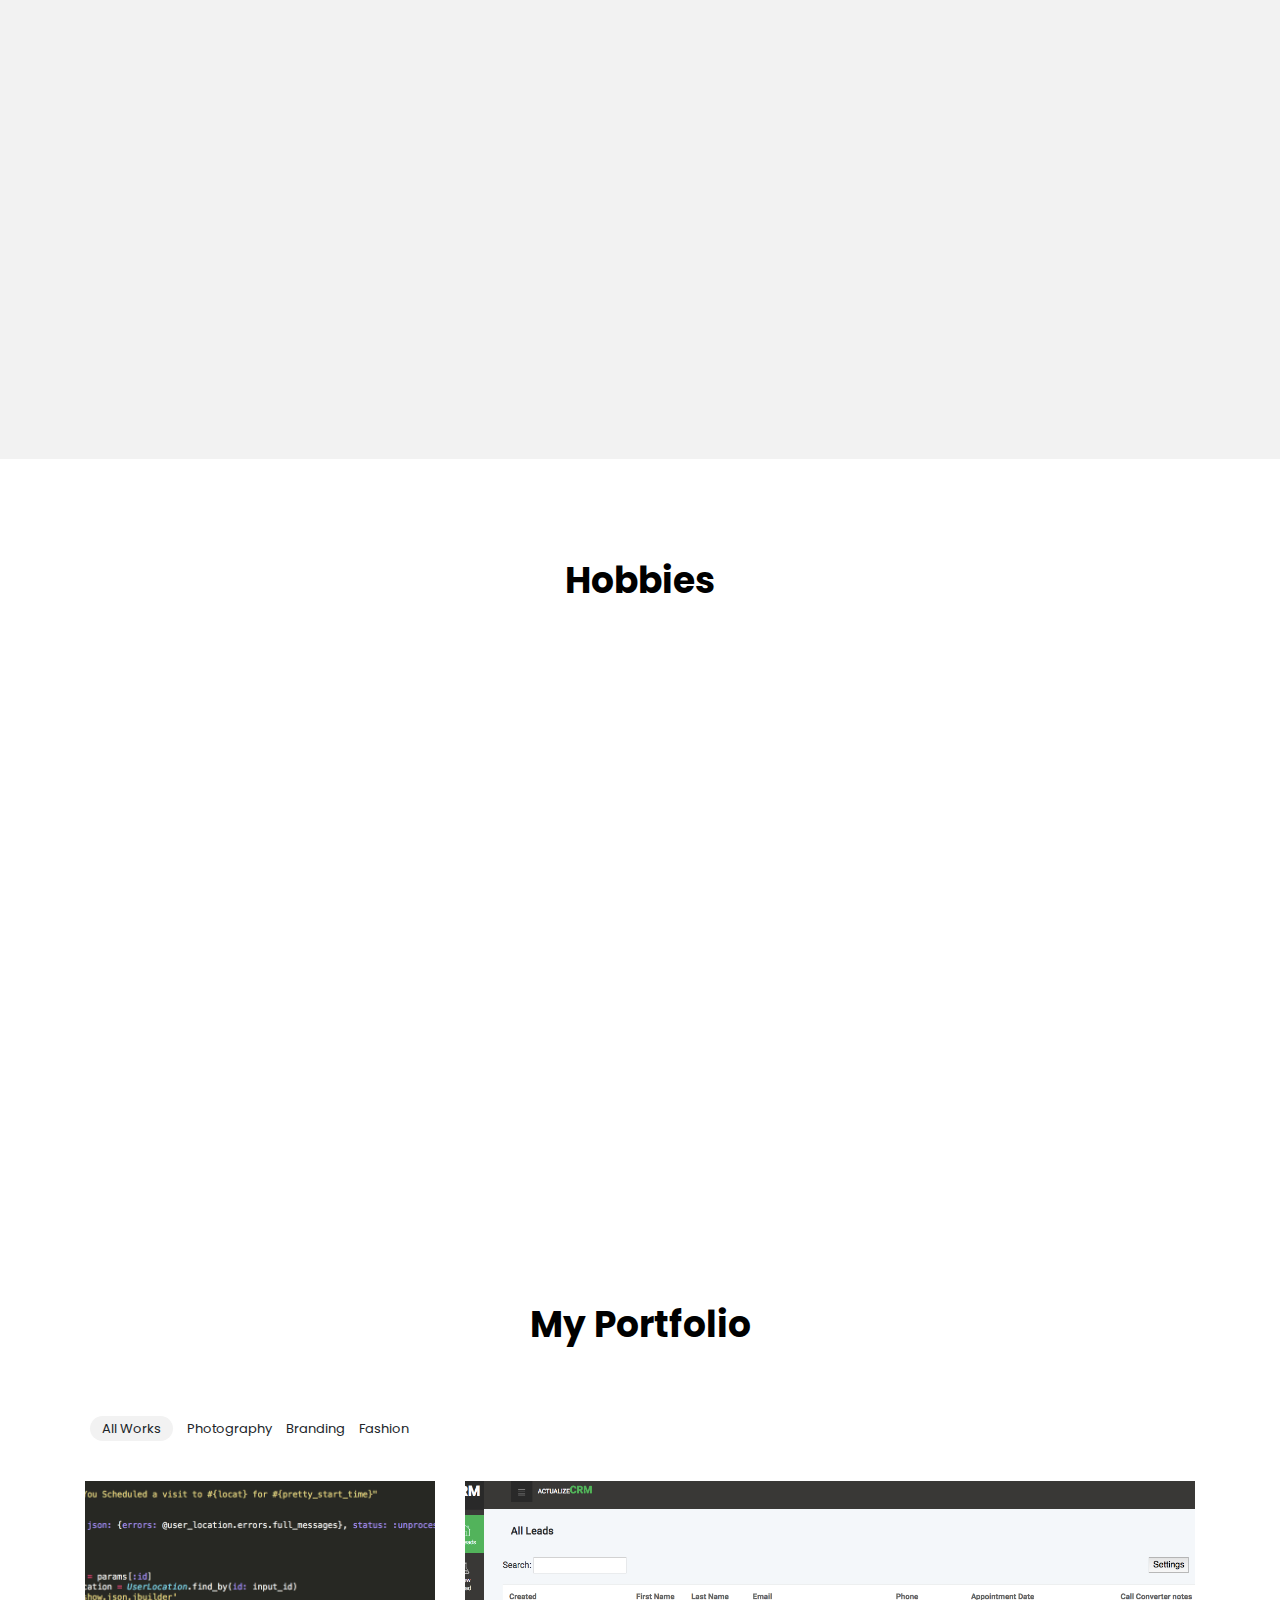
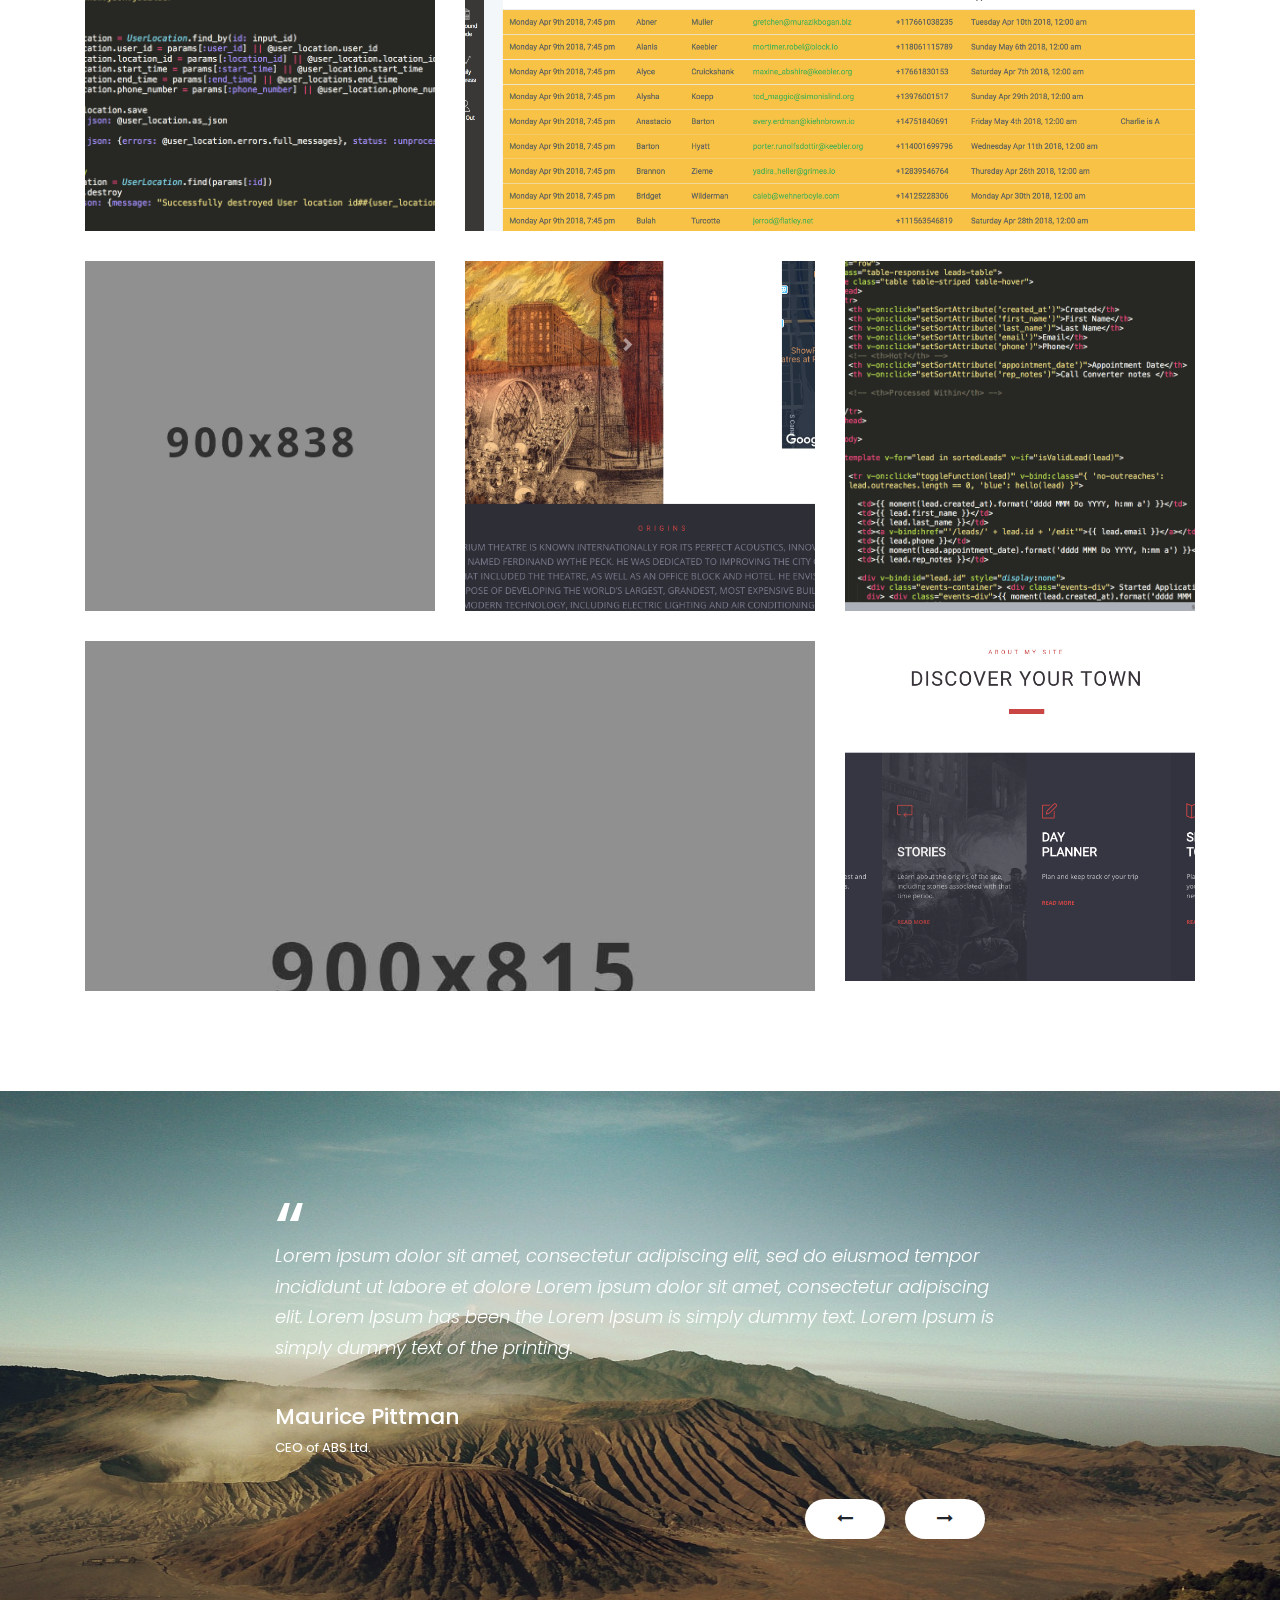
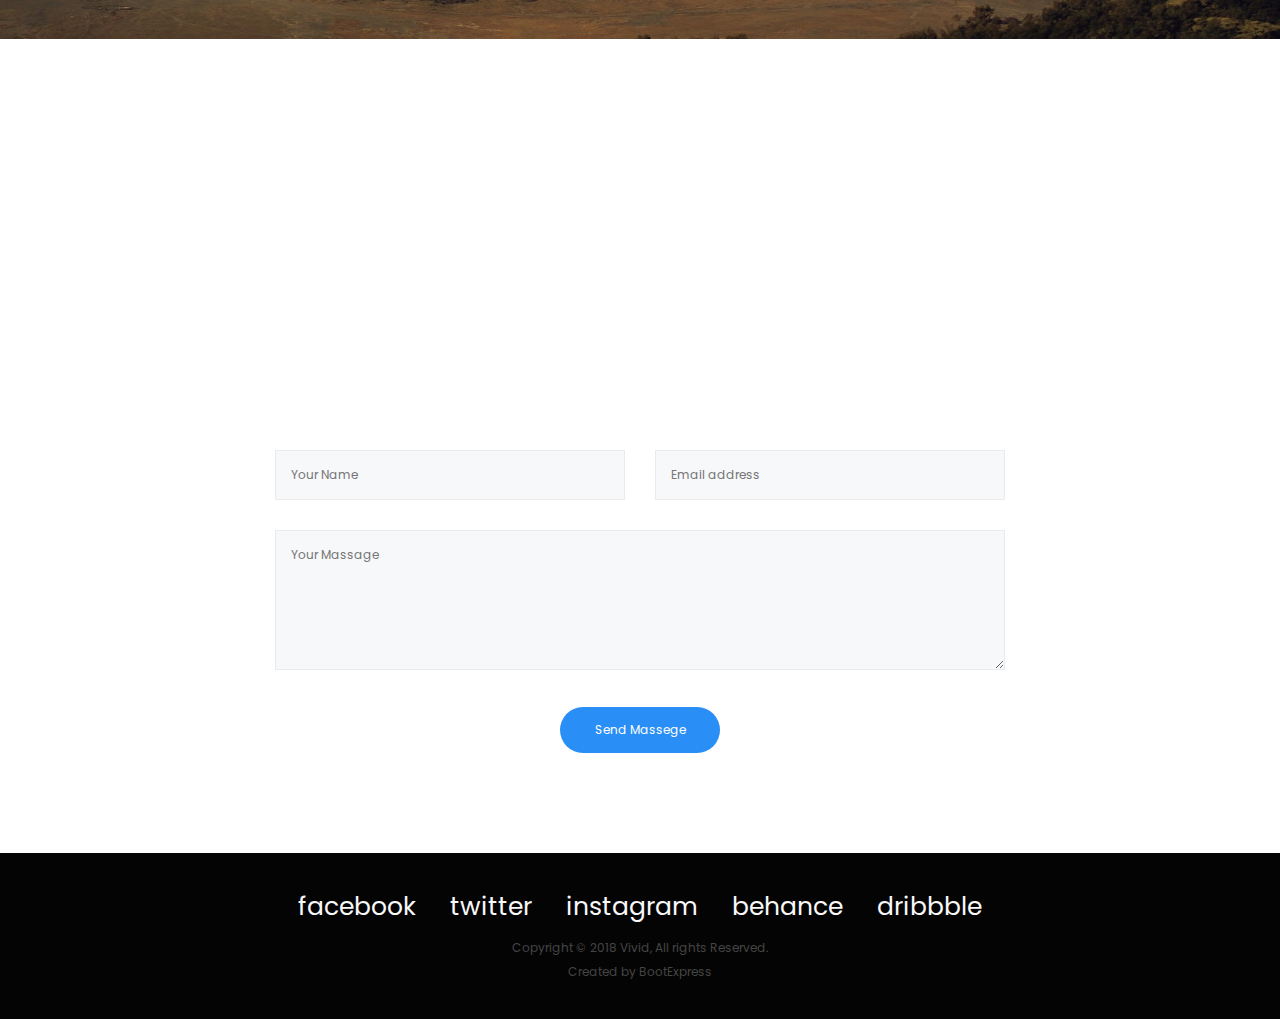
==== commit 80f0025f: "update personal info" ====
--- a/index-image.html
+++ b/index-image.html
@@ -69,7 +69,7 @@
 			<div class="intro-inner">
 				<div class="container">
 					<h2>Hey! I'm <span>Charlie</span></h2>
-					<h3>Web Developer + Finance + Veteran</h3>
+					<h3>Software Engineer + Finance + Veteran</h3>
 				</div>
 			</div>
 		</div>
--- a/css/themify-icons.css
+++ b/css/themify-icons.css
@@ -56,6 +56,7 @@
 .ti-star:before {
 	content: "\e60a";
 }
+
 .ti-spray:before {
 	content: "\e60b";
 }
--- a/css/style.css
+++ b/css/style.css
@@ -480,12 +480,26 @@
 /*--------------------
 	Service Section
 ----------------------*/
+
+/*.service-section {
+	background: #f2f2f2;
+}*/
+/*.service-box {
+	background-repeat: no-repeat;
+	background-size: cover;
+	background-attachment: fixed;
+	background-position: top;
+	height: 300px;
+	position: relative;
+	overflow: hidden;
+	margin-bottom: 30px;
+}*/
 .service-box {
 	background-repeat: no-repeat;
 	background-size: cover;
 	background-attachment: fixed;
 	background-position: top;
-	height: 300px;
+	height: 400px;
 	position: relative;
 	overflow: hidden;
 	margin-bottom: 30px;
@@ -630,9 +644,12 @@
 /*-----------------------
 	Portfolio Section
 -------------------------*/
+
+
 .portfolio-filter {
 	list-style: none;
 	margin-bottom: 40px;
+
 }
 
 .portfolio-filter li {
@@ -741,11 +758,18 @@
 /*-----------------------
 	Testimonial Section
 -------------------------*/
-.testimonial-section {
+/*.testimonial-section {
 	background-image: url("../img/test-bg.png");
 	background-size: cover;
 	background-position: top center;
 	background-color: #298ef6;
+}*/
+
+.testimonial-section {
+	background-image: url("../img/test-bg.png");
+	background-size: 100% 100%;
+	background-position: top center;
+	background-color: #298ef6;
 }
 
 .single-testimonial {
@@ -760,6 +784,14 @@
 	font-size: 80px;
 	line-height: 80px;
 }
+.single-testimonial .qut span {
+	font-size: 22px;
+	font-weight: 500;
+	color: #fff;
+	margin-bottom: 5px;
+	}
+
+
 
 .single-testimonial p {
 	color: #fff;
@@ -840,12 +872,14 @@
 }
 
 .con-info .subtitle {
-	font-size: 12px;
+	font-size: 16px;
 	margin-bottom: 15px;
-}
+	color: #298ef6;
+}
+
 
 .con-info h2 {
-	font-size: 18px;
+	font-size: 30px;
 	line-height: 1.6;
 	font-weight: 500;
 }
@@ -875,6 +909,7 @@
 	border-color: #0fa049;
 	color: #fff;
 }
+.
 
 .contact-form #send-form.error {
 	background: #e20808;
@@ -886,19 +921,20 @@
 	Footer Section
 ----------------------*/
 .footer-section {
-	background: #000;
+	background: #040404;
+	padding: 35px 0;
 }
 
 .footer-section .social {
 	text-align: center;
-	margin-bottom: 30px;
+	margin-bottom: 10px;
 }
 
 .footer-section .social a {
-	font-size: 11px;
+	font-size: 25px;
 	color: #f9f9f9;
 	display: inline-block;
-	margin: 0 10px;
+	margin: 0 15px;
 	-webkit-transition: all 0.4s;
 	-o-transition: all 0.4s;
 	transition: all 0.4s;
@@ -968,4 +1004,4 @@
 	.intro-content h3 {
 		font-size: 14px;
 	}
-}+}
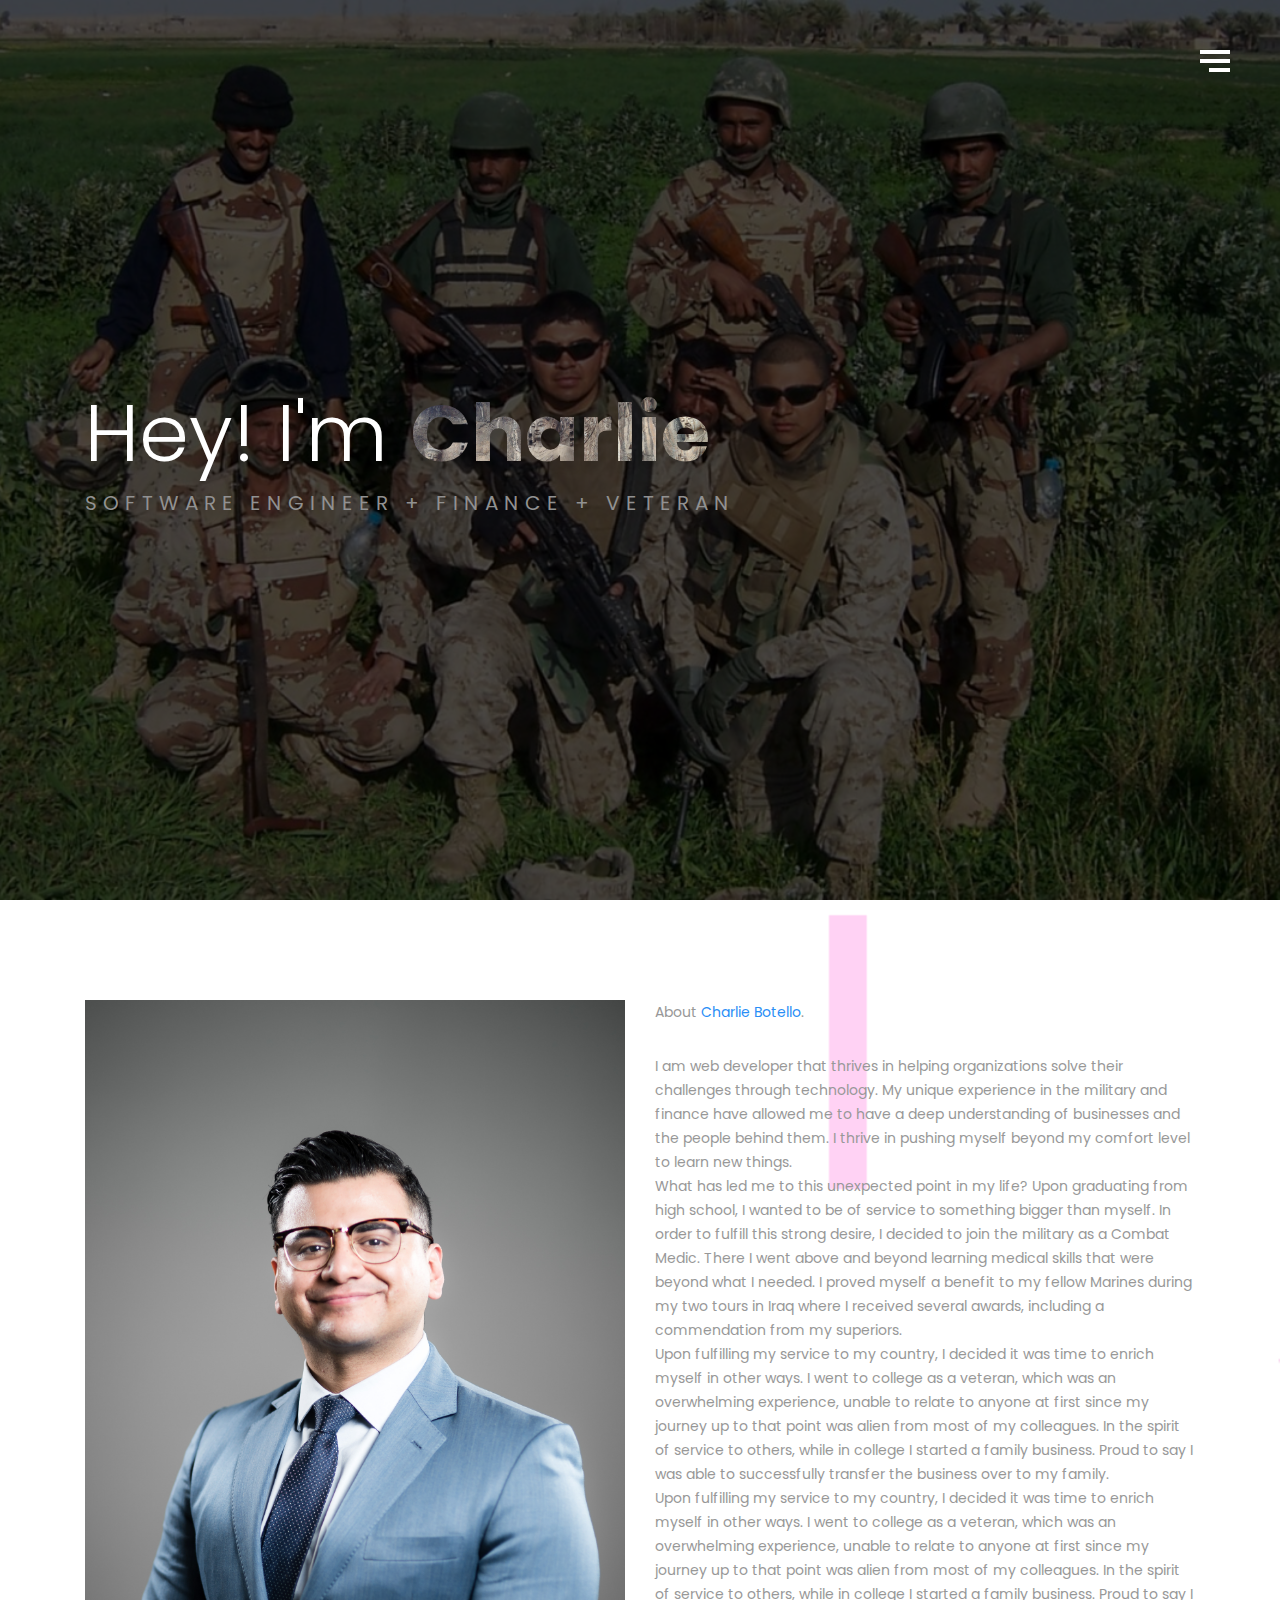
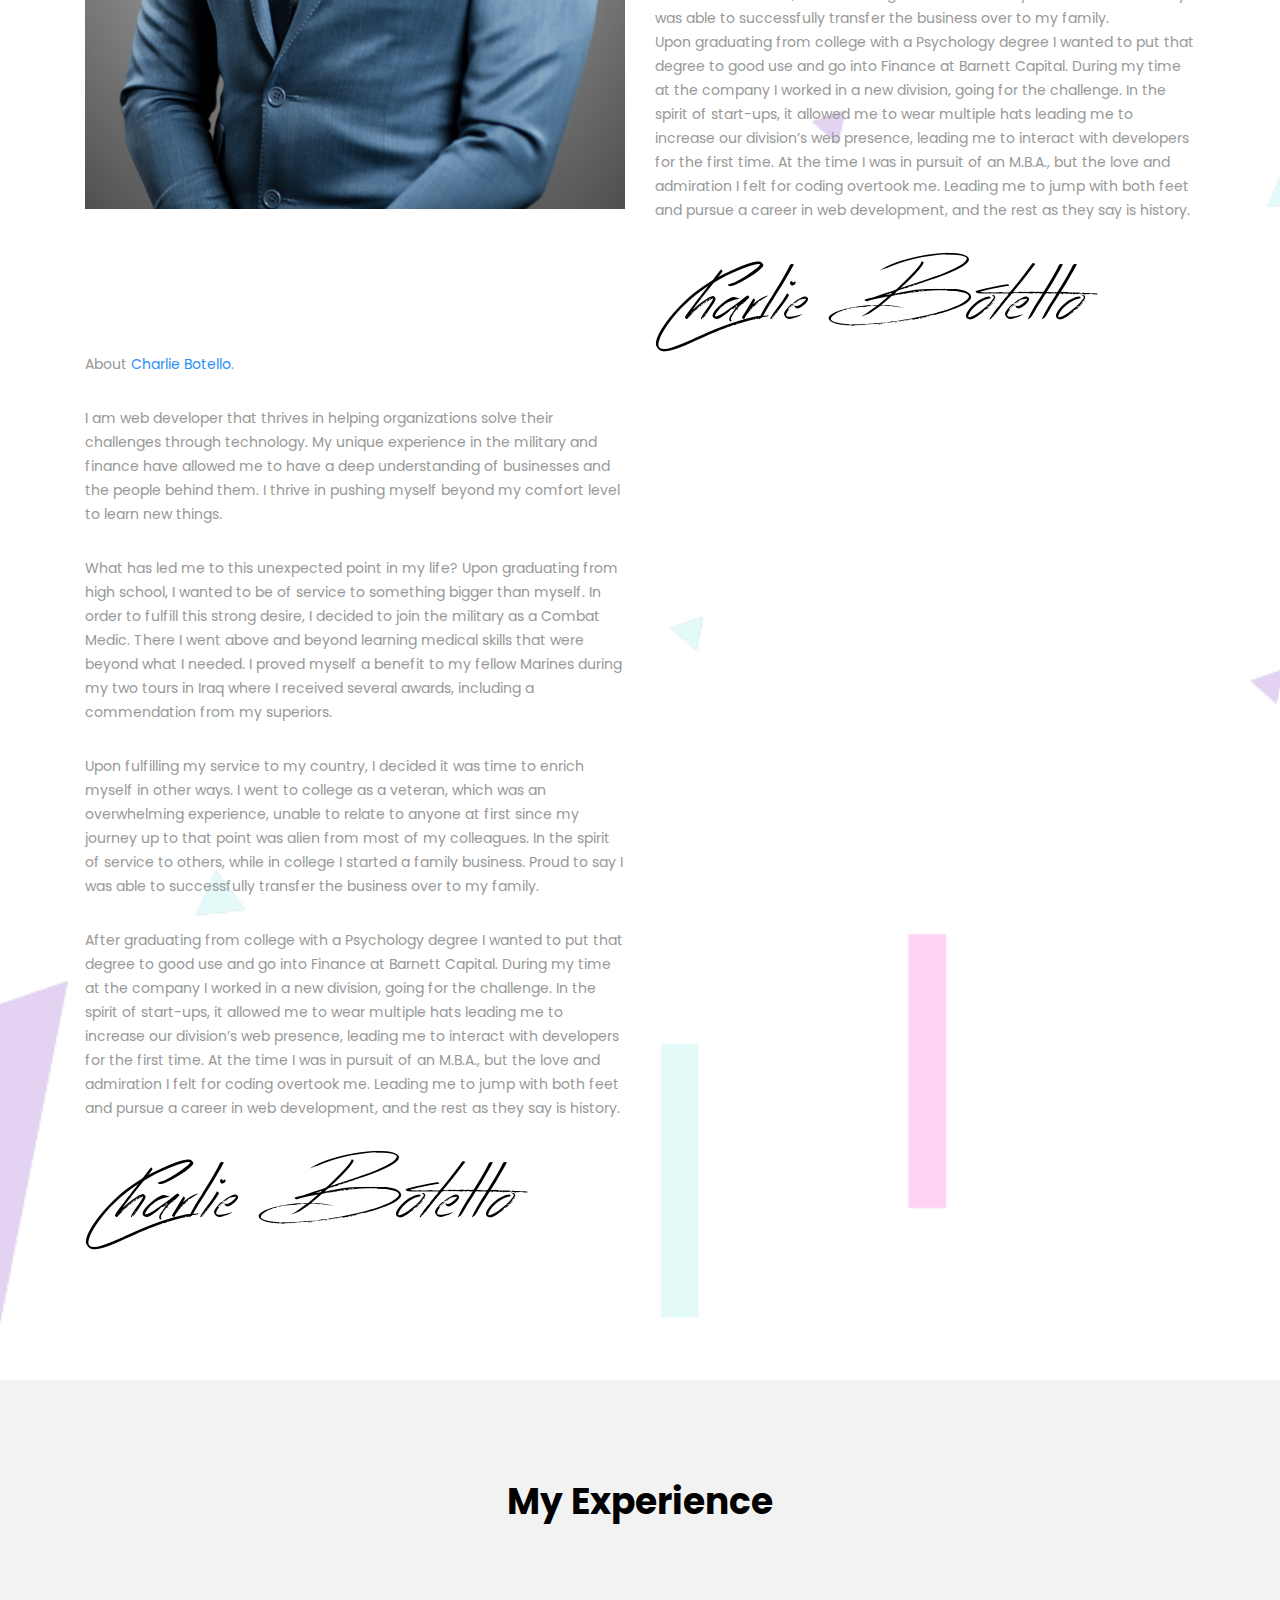
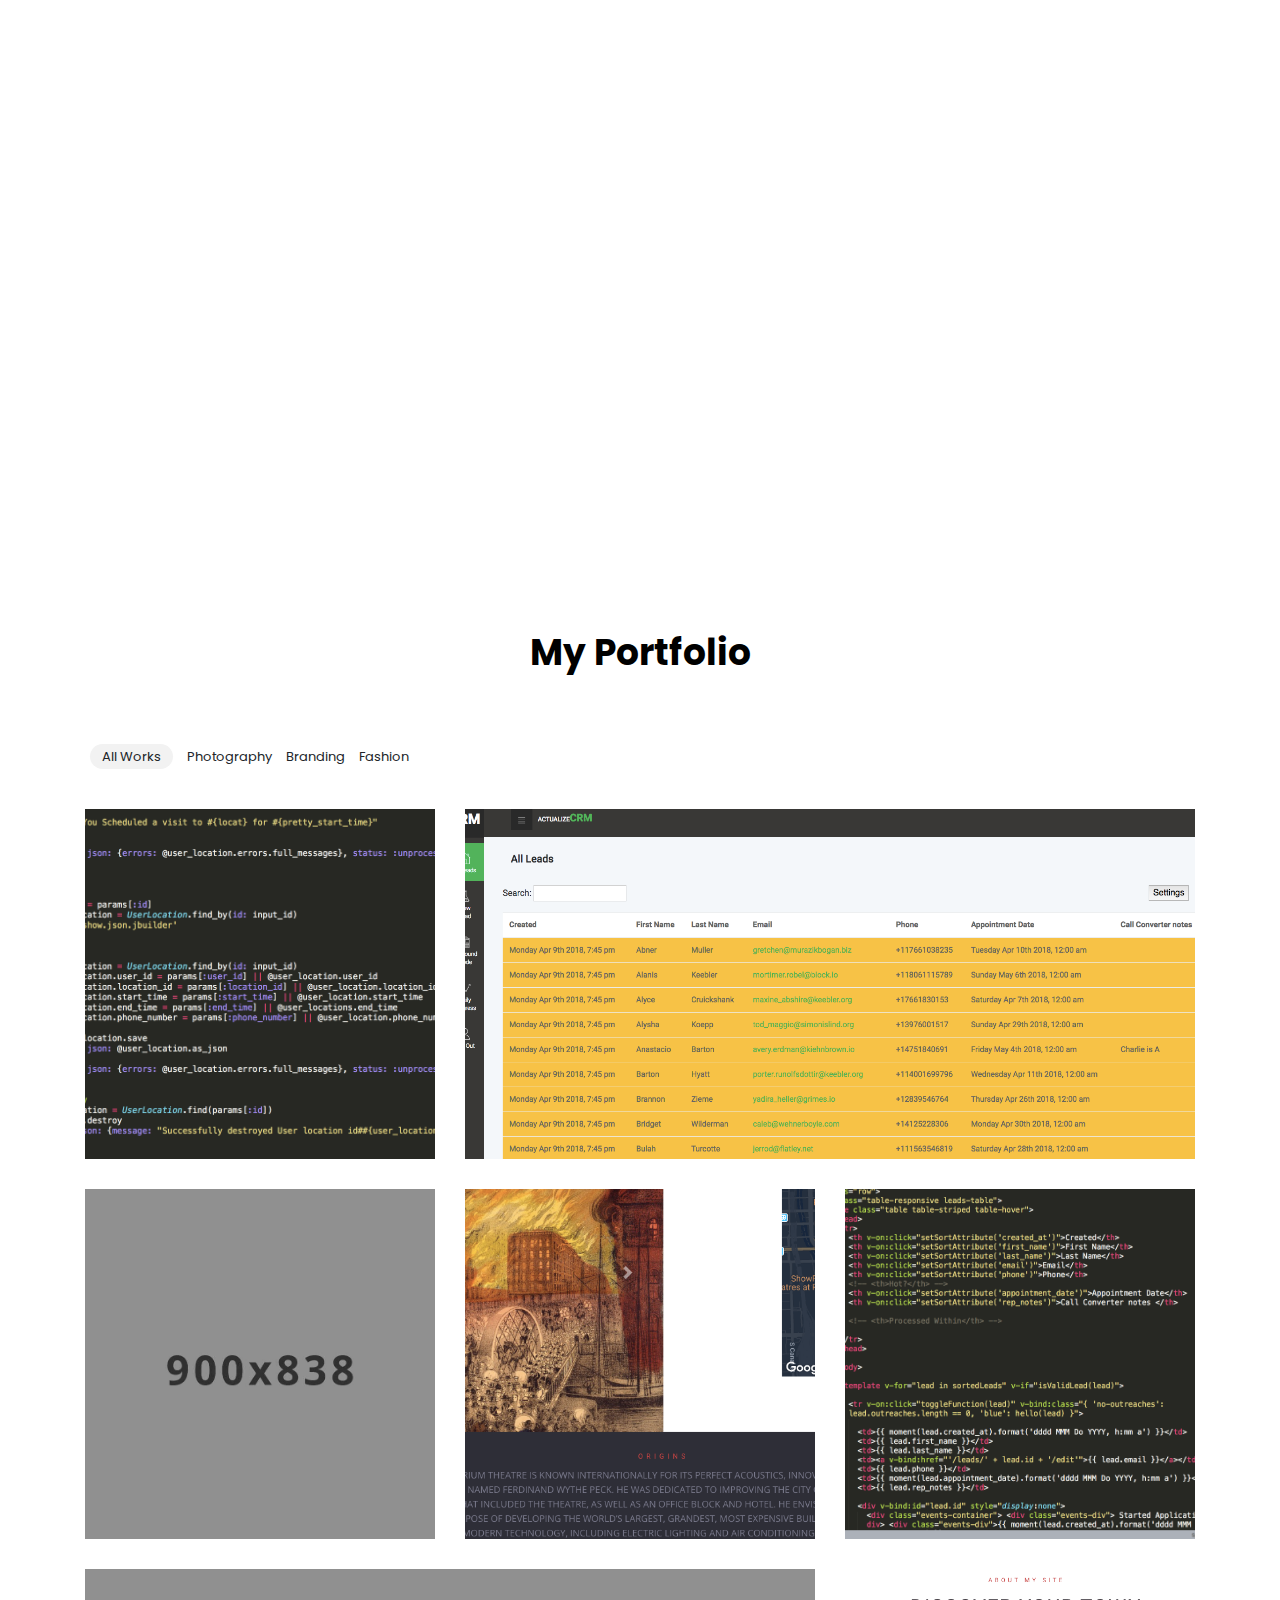
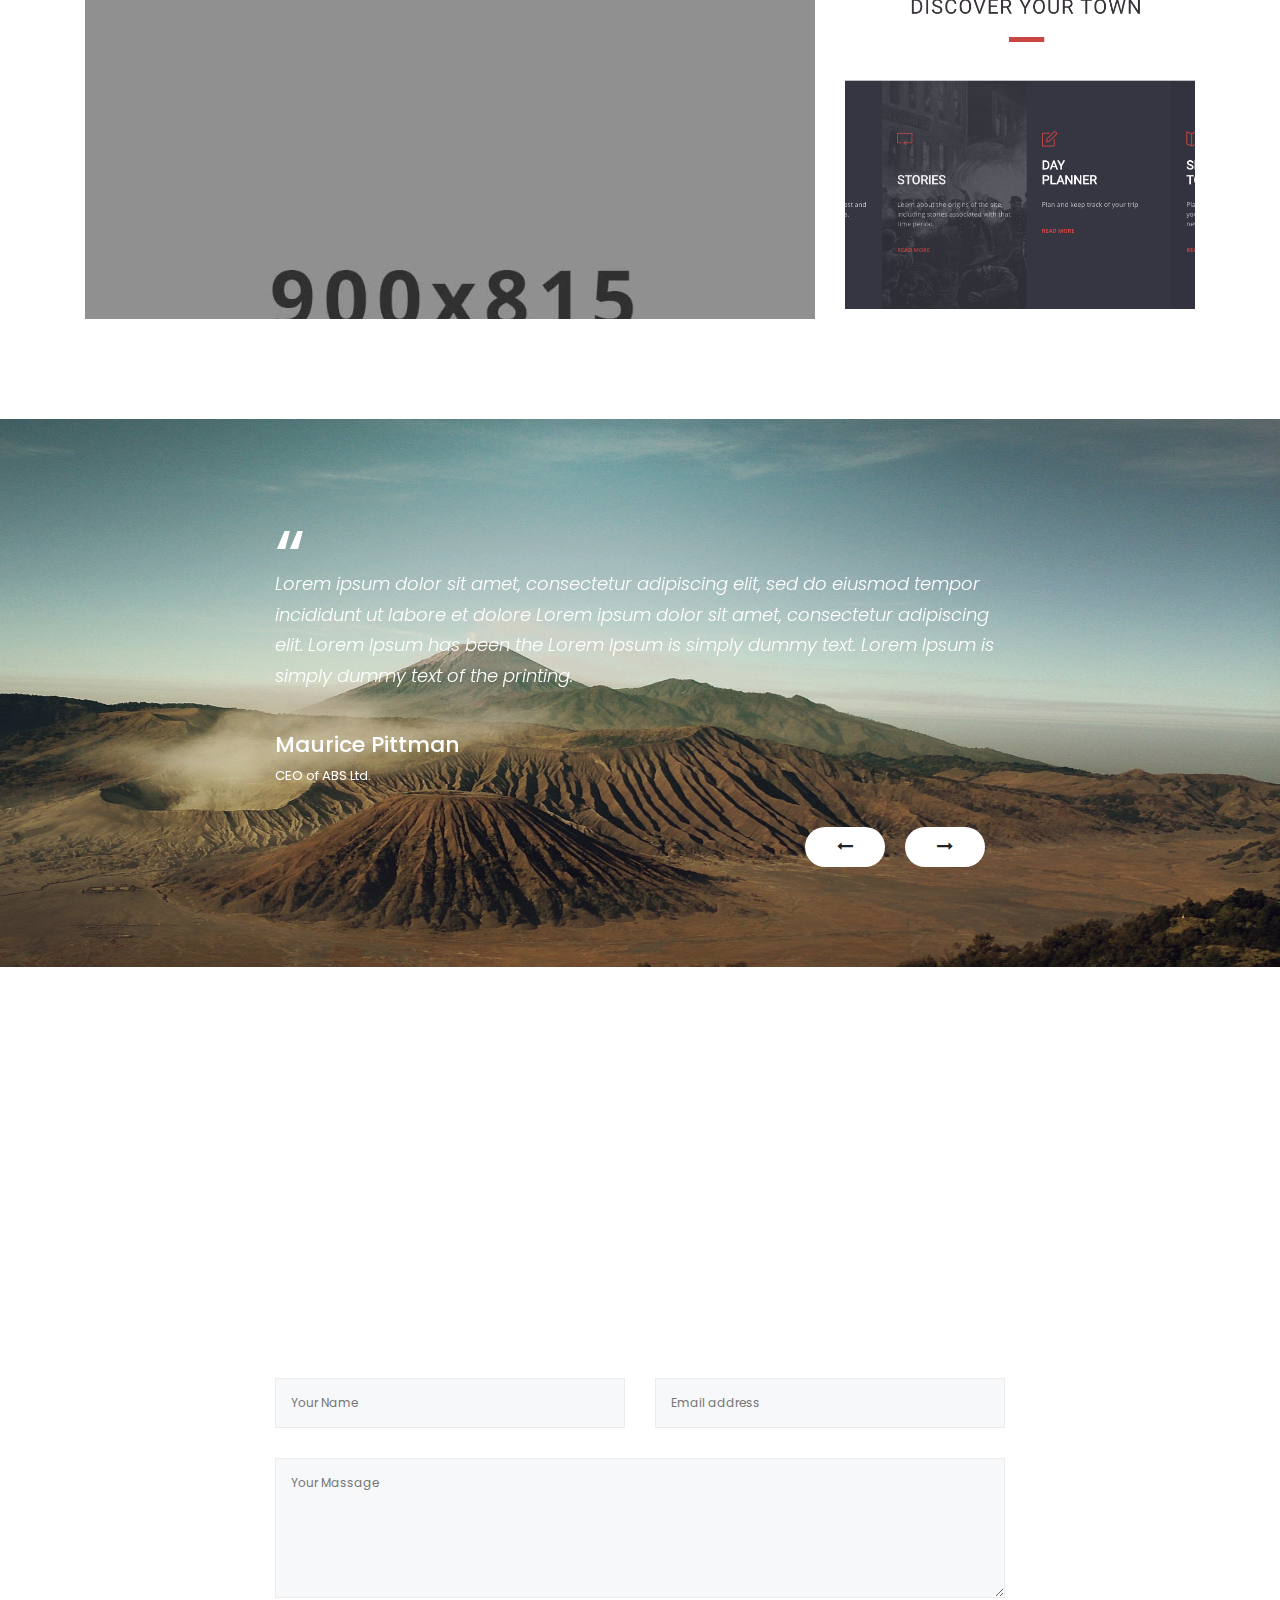
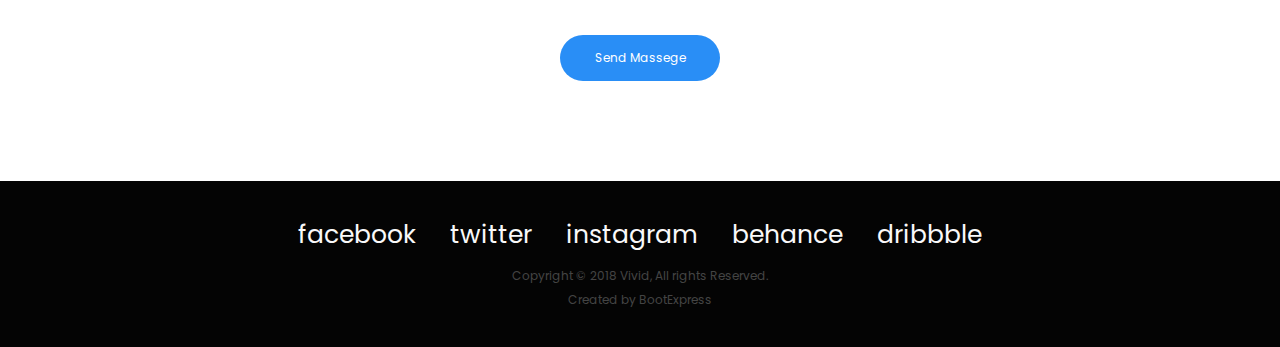
==== commit aeda6e3b: "update personal info" ====
--- a/index-image.html
+++ b/index-image.html
@@ -92,6 +92,19 @@
 
 					<img src="img/sign.png" alt="">
 				</div>
+        <div class="col-lg-6 about-text">
+<!--           <h1 class="hero-title">A short story about me,<br>thinking and craft.</h1> -->
+          <p>About <span>Charlie Botello</span>.           <p>I am web developer that thrives in helping organizations solve their challenges through technology. My unique experience in the military and finance have allowed me to have a deep understanding of businesses and the people behind them. I thrive in pushing myself beyond my comfort level to learn new things.</p>
+
+          <p>What has led me to this unexpected point in my life? Upon graduating from high school, I wanted to be of service to something bigger than myself. In order to fulfill this strong desire, I decided to join the military as a Combat Medic. There I went above and beyond learning medical skills that were beyond what I needed. I proved myself a benefit to my fellow Marines during my two tours in Iraq where I received several awards, including a commendation from my superiors.</p>
+        
+        <p>
+        Upon fulfilling my service to my country, I decided it was time to enrich myself in other ways. I went to college as a veteran, which was an overwhelming experience, unable to relate to anyone at first since my journey up to that point was alien from most of my colleagues. In the spirit of service to others, while in college I started a family business. Proud to say I was able to successfully transfer the business over to my family.</p>
+        
+        <p>
+        After graduating from college with a Psychology degree I wanted to put that degree to good use and go into Finance at Barnett Capital. During my time at the company I worked in a new division, going for the challenge. In the spirit of start-ups, it allowed me to wear multiple hats leading me to increase our division’s web presence, leading me to interact with developers for the first time. At the time I was in pursuit of an M.B.A., but the love and admiration I felt for coding overtook me. Leading me to jump with both feet and pursue a career in web development, and the rest as they say is history.</p>
+        <img src="img/sign.png" alt=""></p>
+       </div>
 			</div>
 		</div>
 	</section>
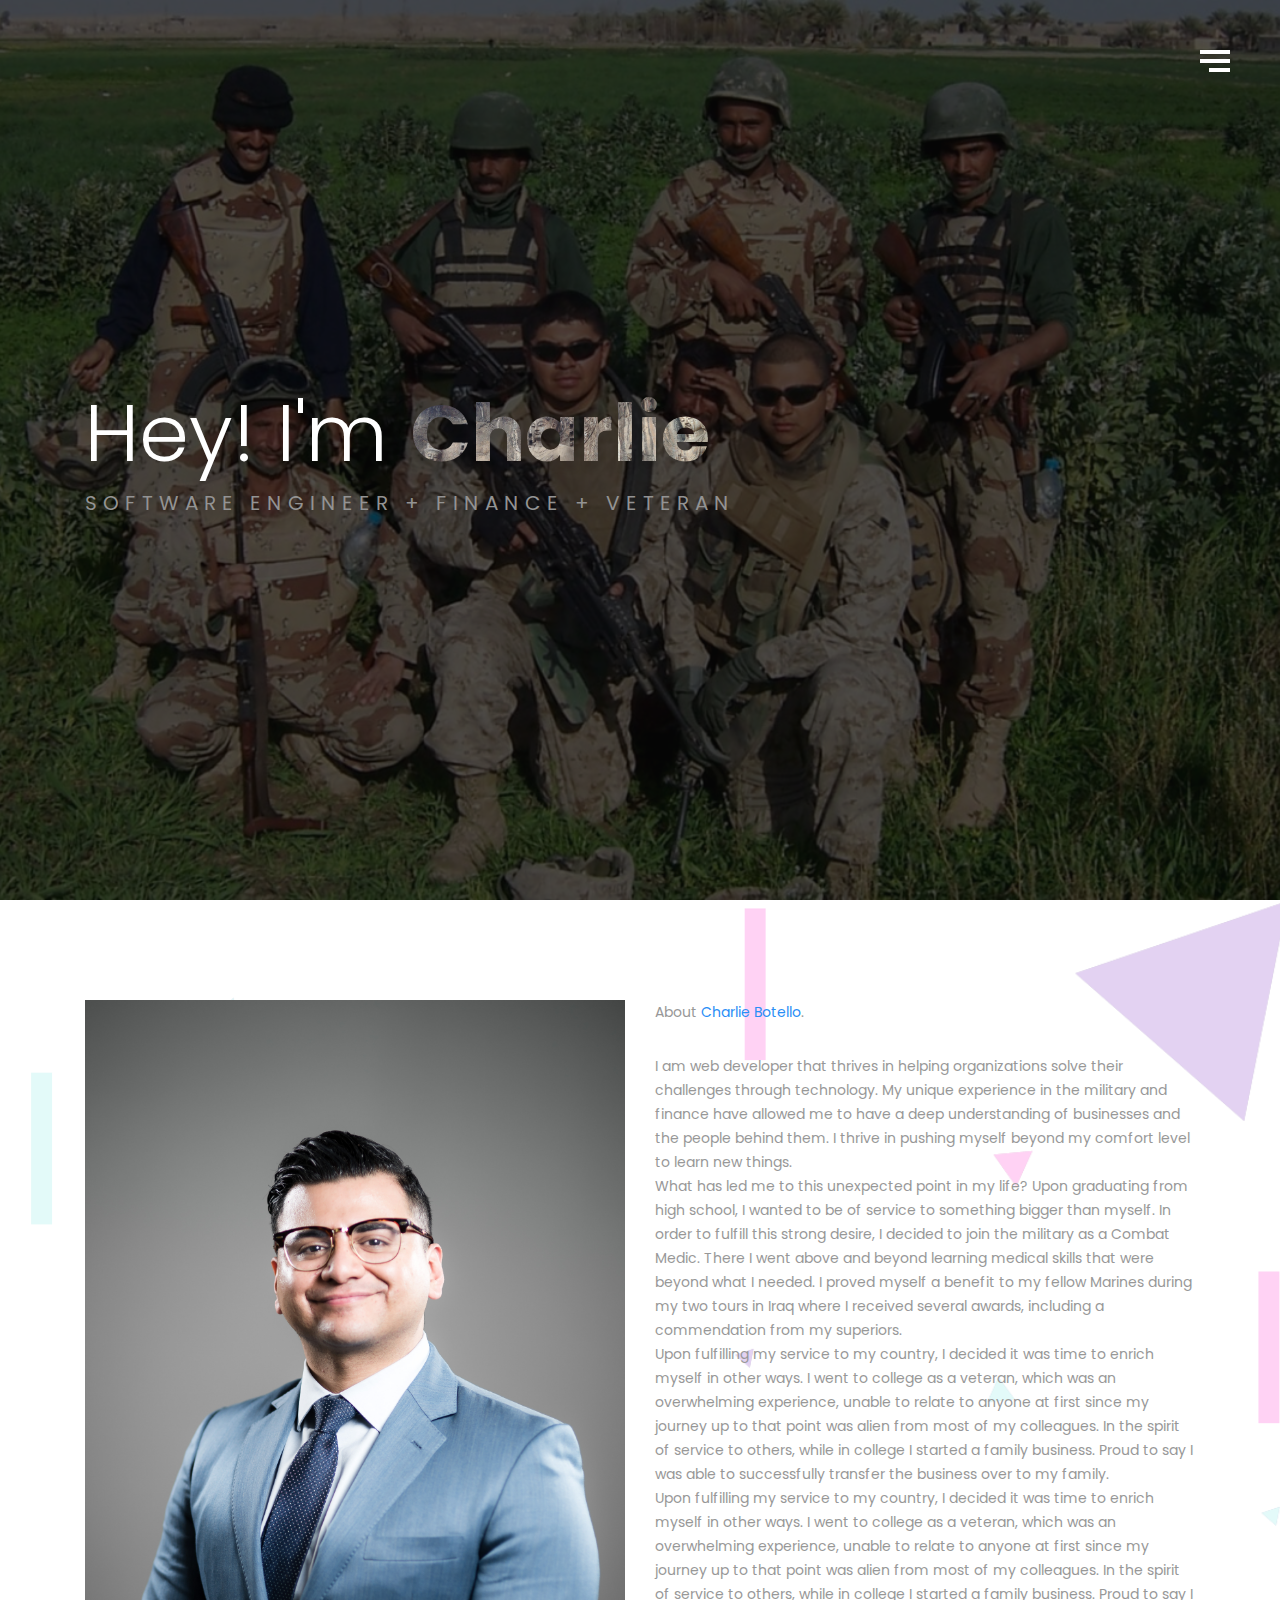
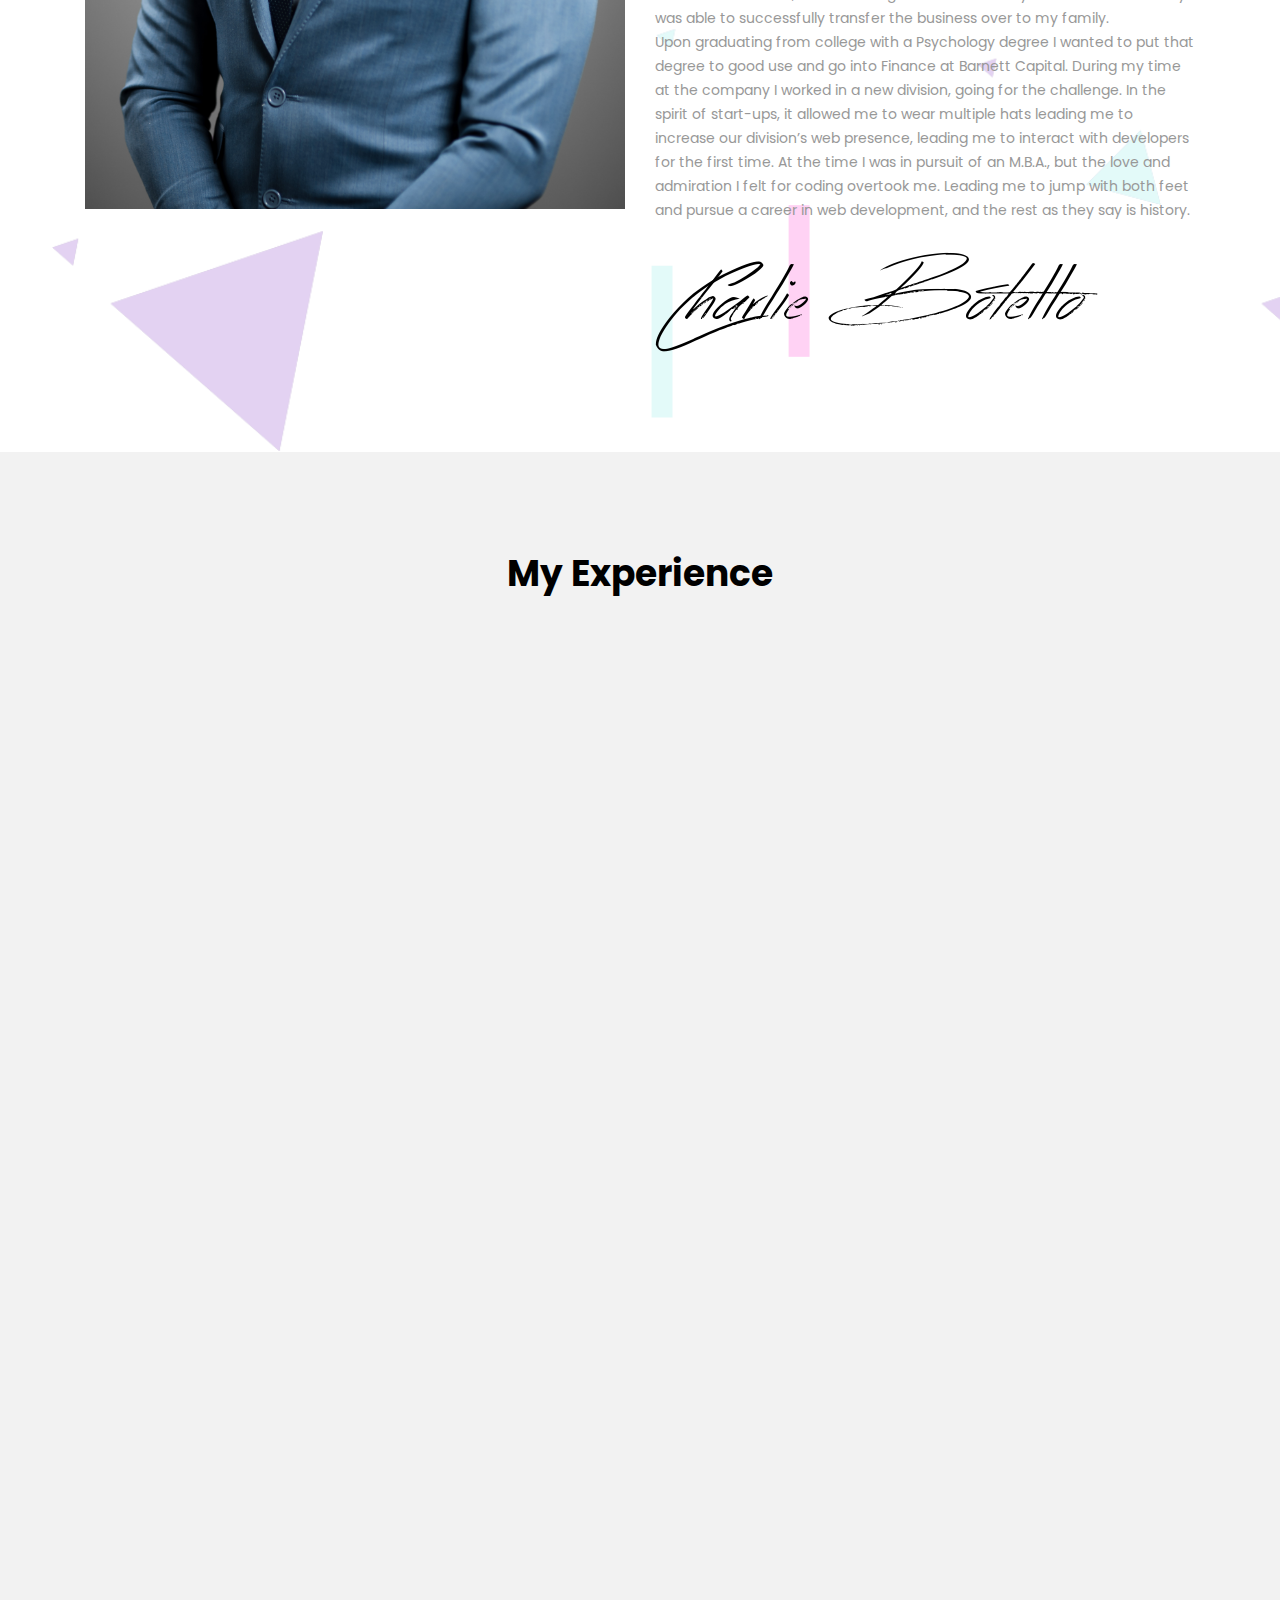
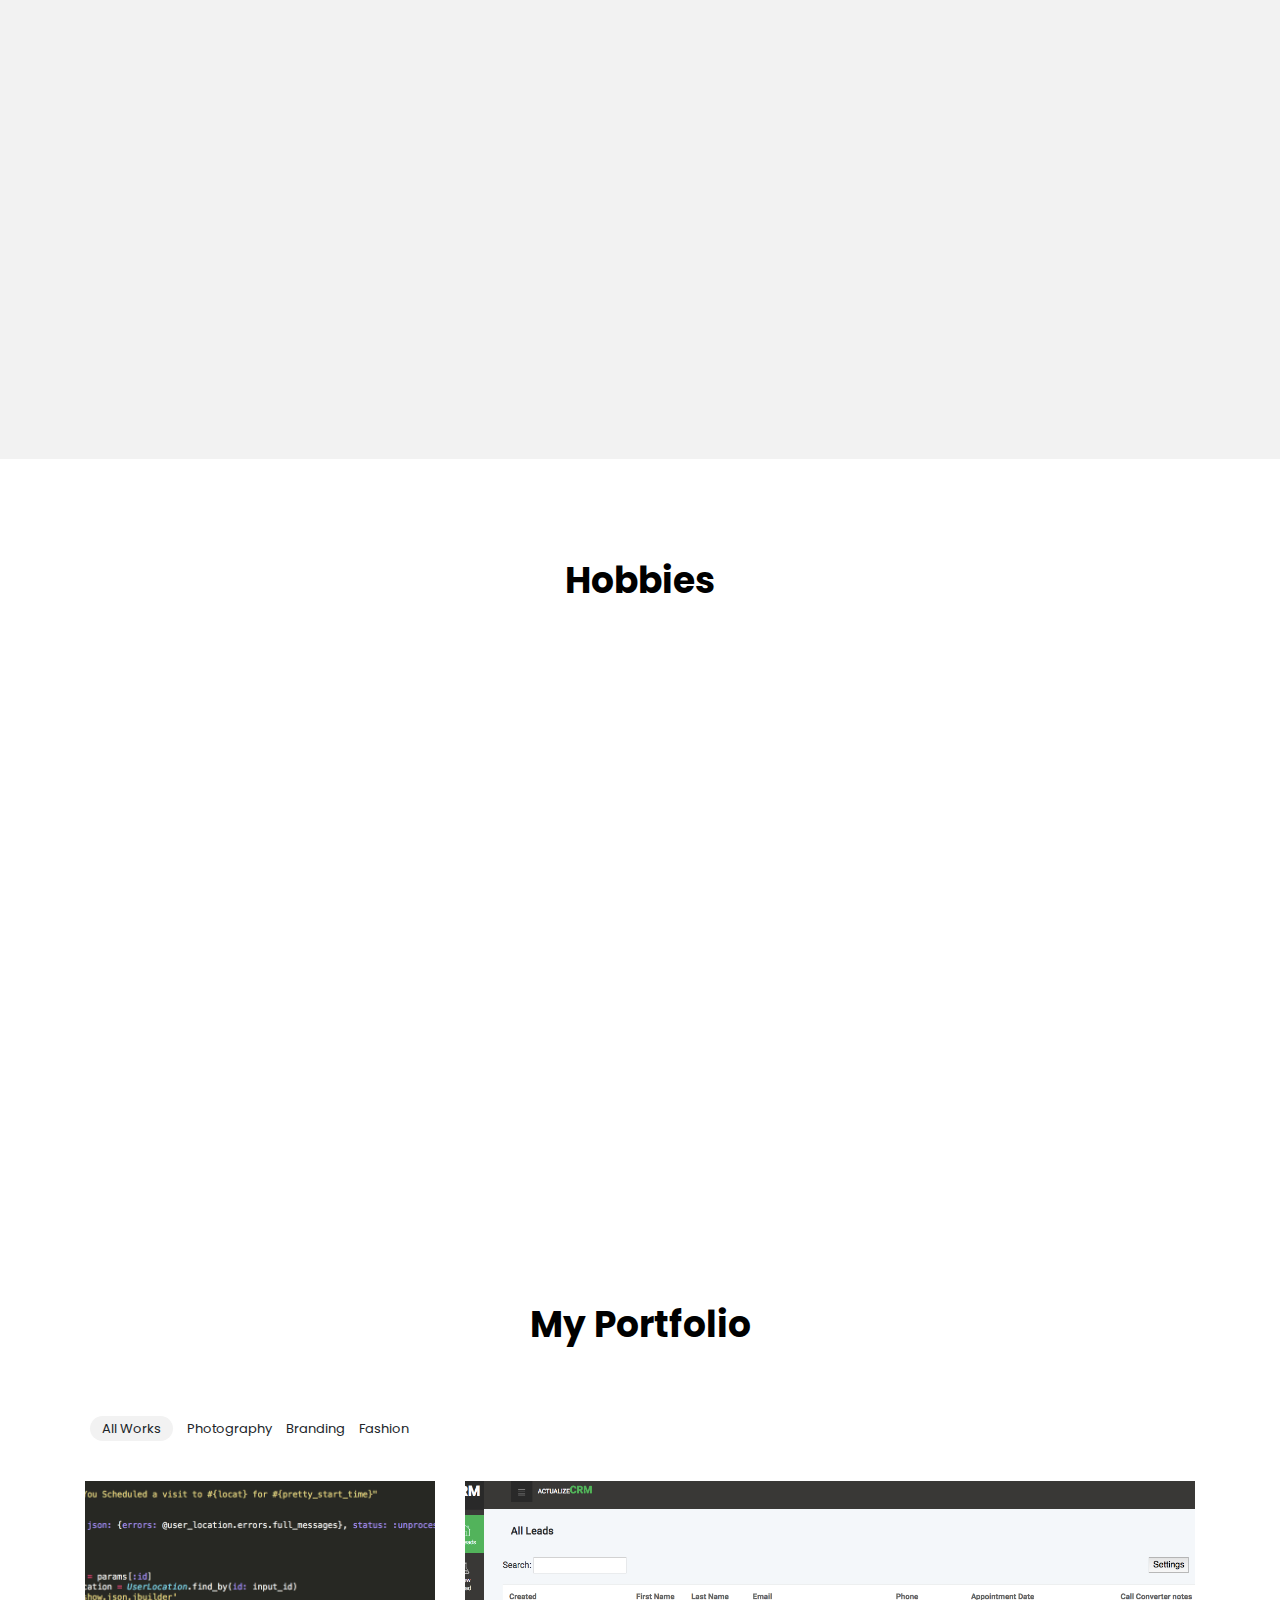
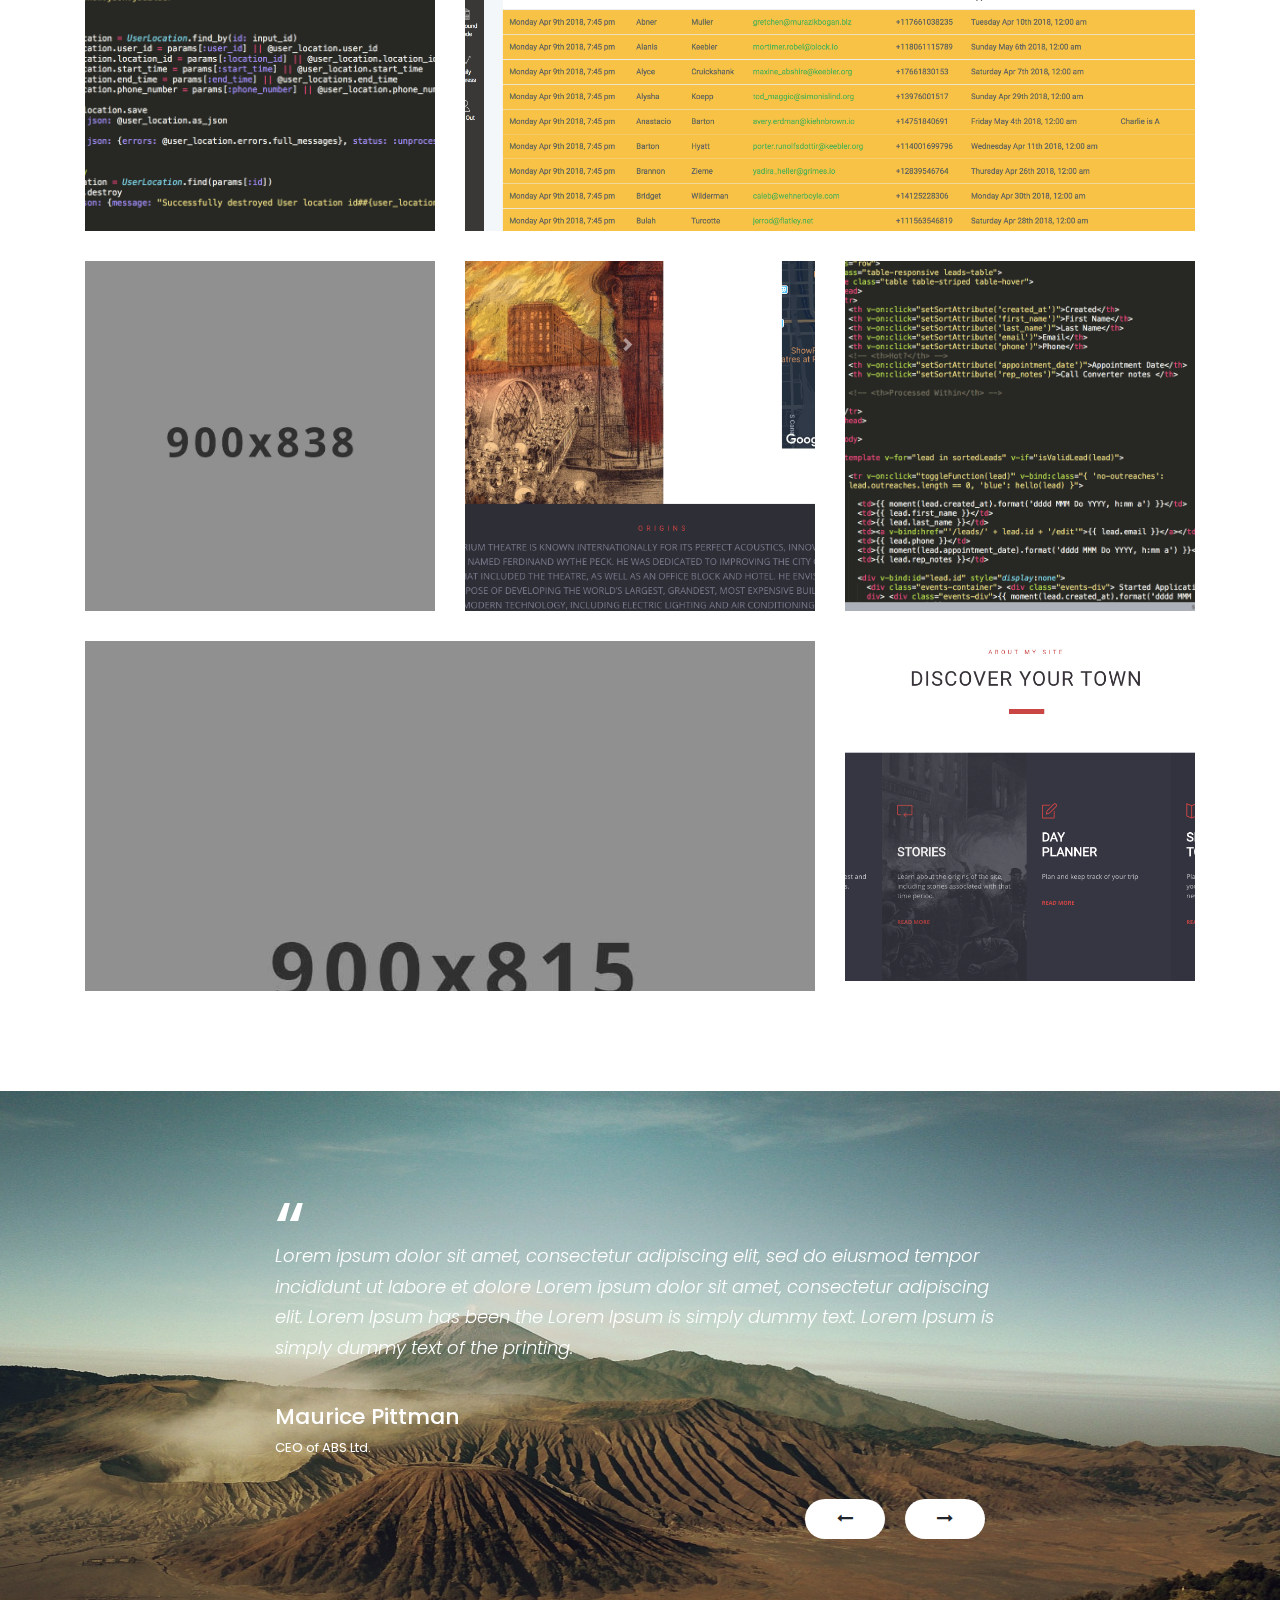
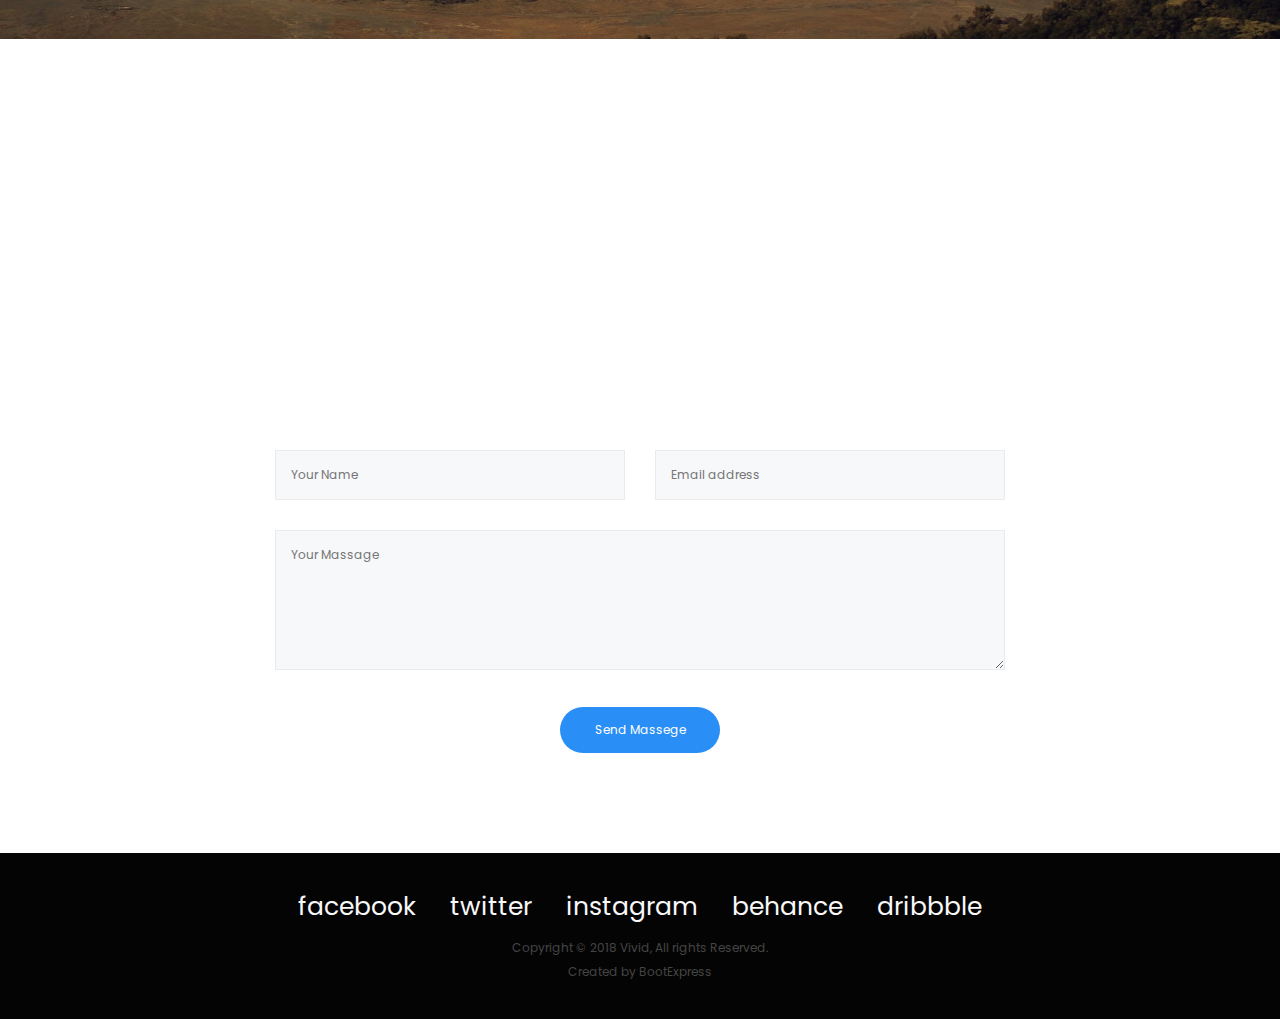
==== commit 8bb7aea4: "update" ====
--- a/index-image.html
+++ b/index-image.html
@@ -92,19 +92,7 @@
 
 					<img src="img/sign.png" alt="">
 				</div>
-        <div class="col-lg-6 about-text">
-<!--           <h1 class="hero-title">A short story about me,<br>thinking and craft.</h1> -->
-          <p>About <span>Charlie Botello</span>.           <p>I am web developer that thrives in helping organizations solve their challenges through technology. My unique experience in the military and finance have allowed me to have a deep understanding of businesses and the people behind them. I thrive in pushing myself beyond my comfort level to learn new things.</p>
-
-          <p>What has led me to this unexpected point in my life? Upon graduating from high school, I wanted to be of service to something bigger than myself. In order to fulfill this strong desire, I decided to join the military as a Combat Medic. There I went above and beyond learning medical skills that were beyond what I needed. I proved myself a benefit to my fellow Marines during my two tours in Iraq where I received several awards, including a commendation from my superiors.</p>
-        
-        <p>
-        Upon fulfilling my service to my country, I decided it was time to enrich myself in other ways. I went to college as a veteran, which was an overwhelming experience, unable to relate to anyone at first since my journey up to that point was alien from most of my colleagues. In the spirit of service to others, while in college I started a family business. Proud to say I was able to successfully transfer the business over to my family.</p>
-        
-        <p>
-        After graduating from college with a Psychology degree I wanted to put that degree to good use and go into Finance at Barnett Capital. During my time at the company I worked in a new division, going for the challenge. In the spirit of start-ups, it allowed me to wear multiple hats leading me to increase our division’s web presence, leading me to interact with developers for the first time. At the time I was in pursuit of an M.B.A., but the love and admiration I felt for coding overtook me. Leading me to jump with both feet and pursue a career in web development, and the rest as they say is history.</p>
-        <img src="img/sign.png" alt=""></p>
-       </div>
+
 			</div>
 		</div>
 	</section>
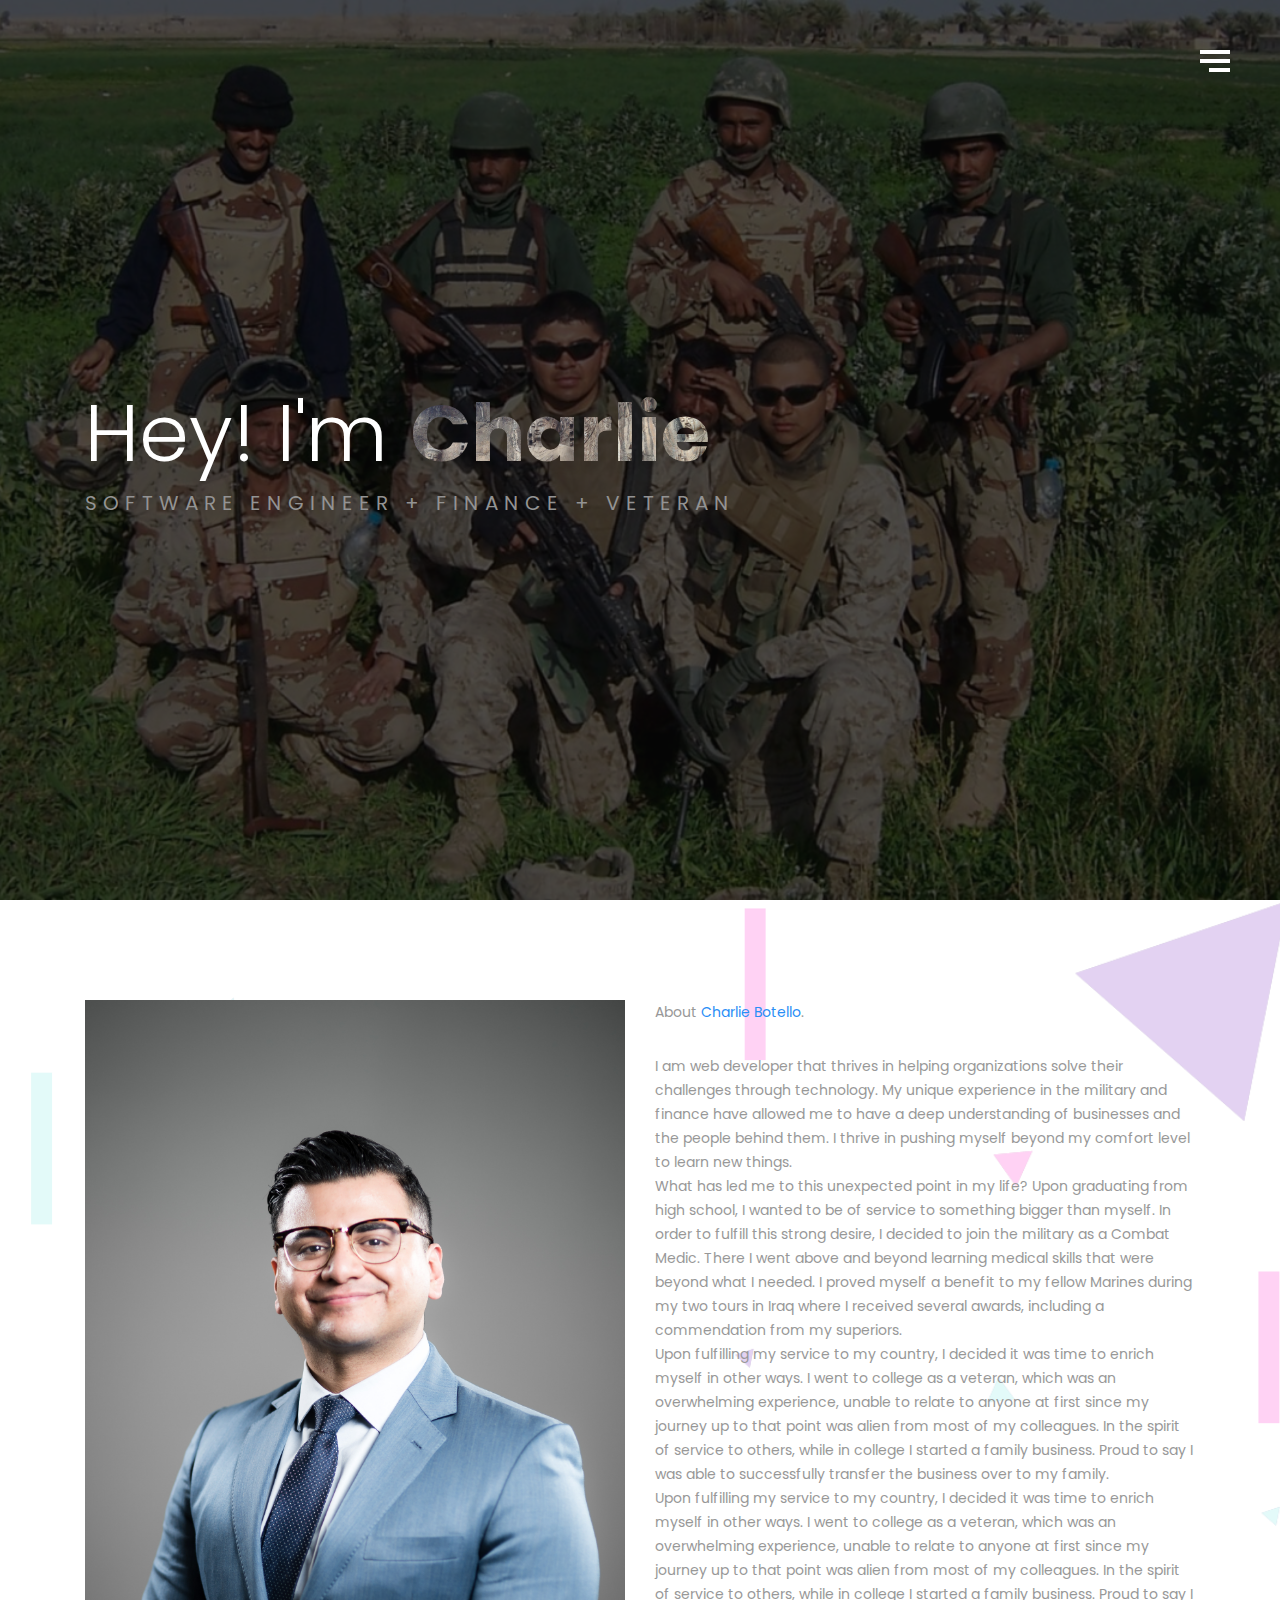
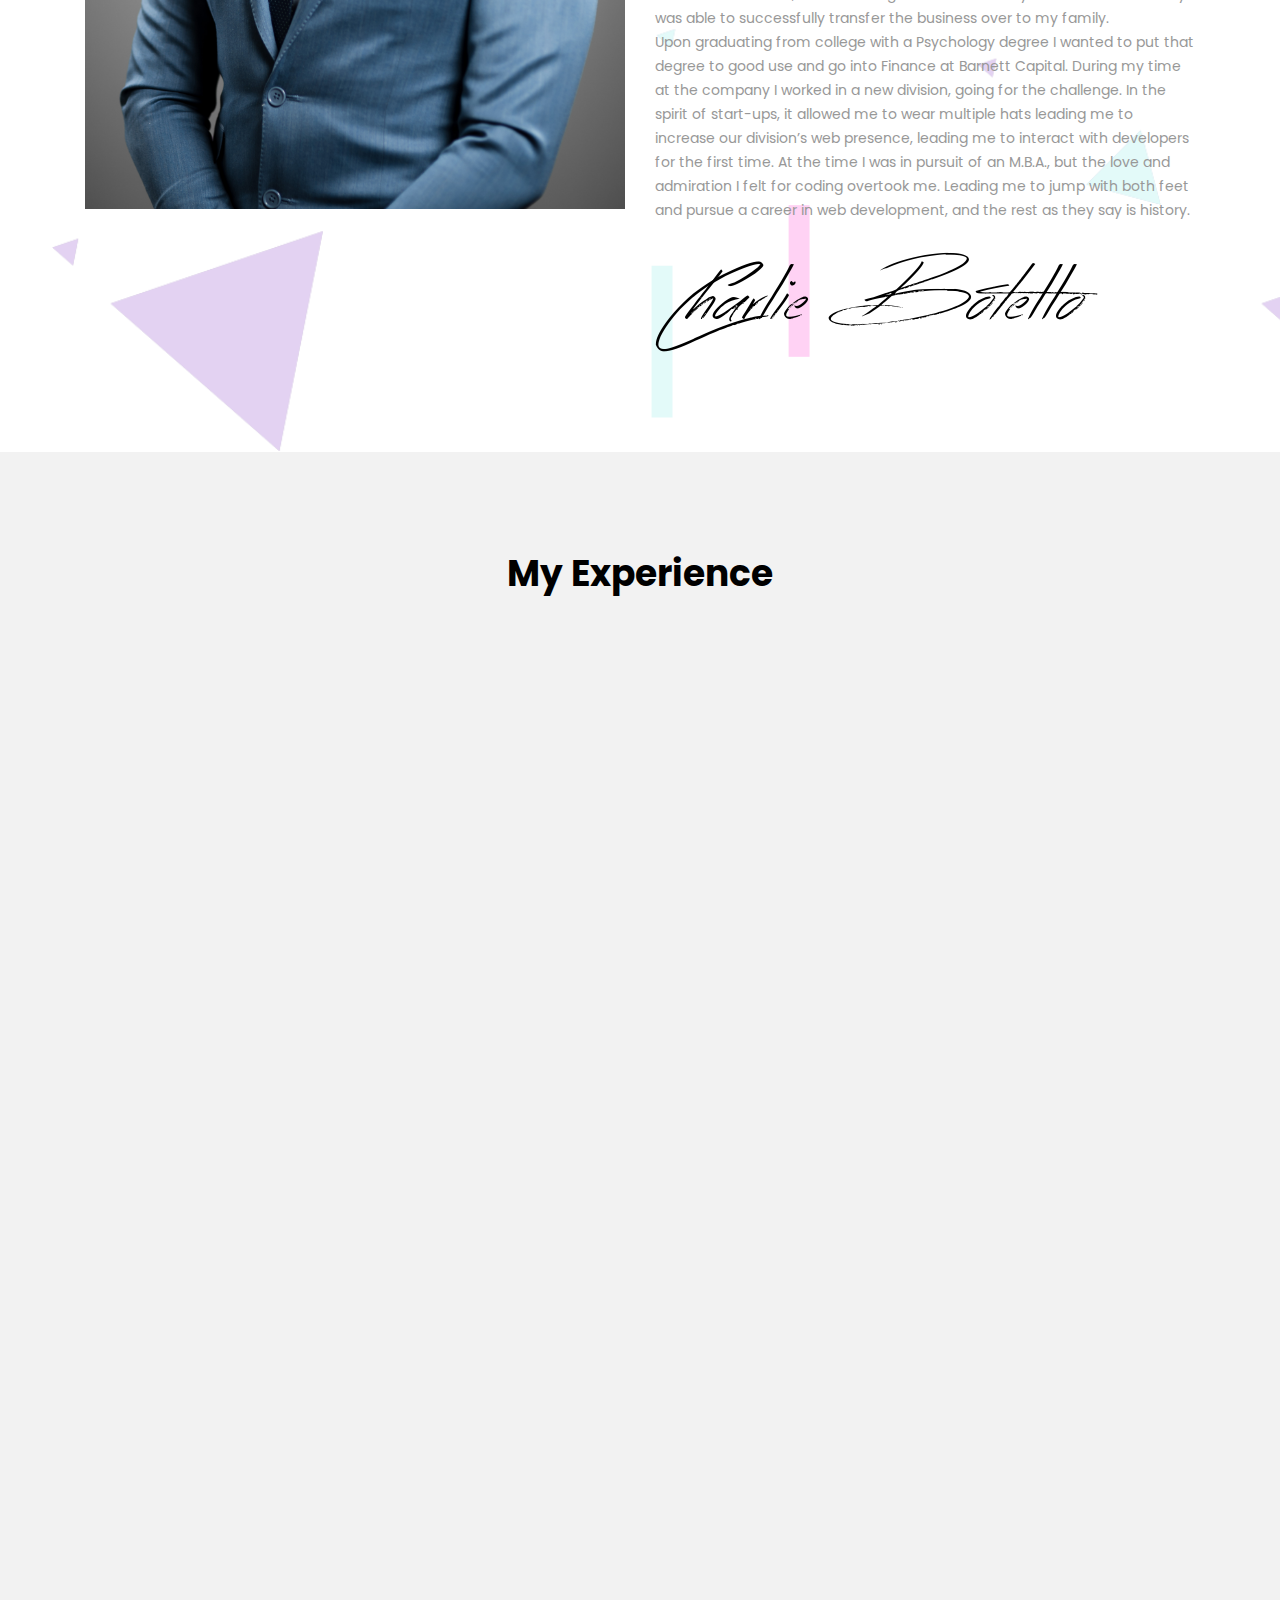
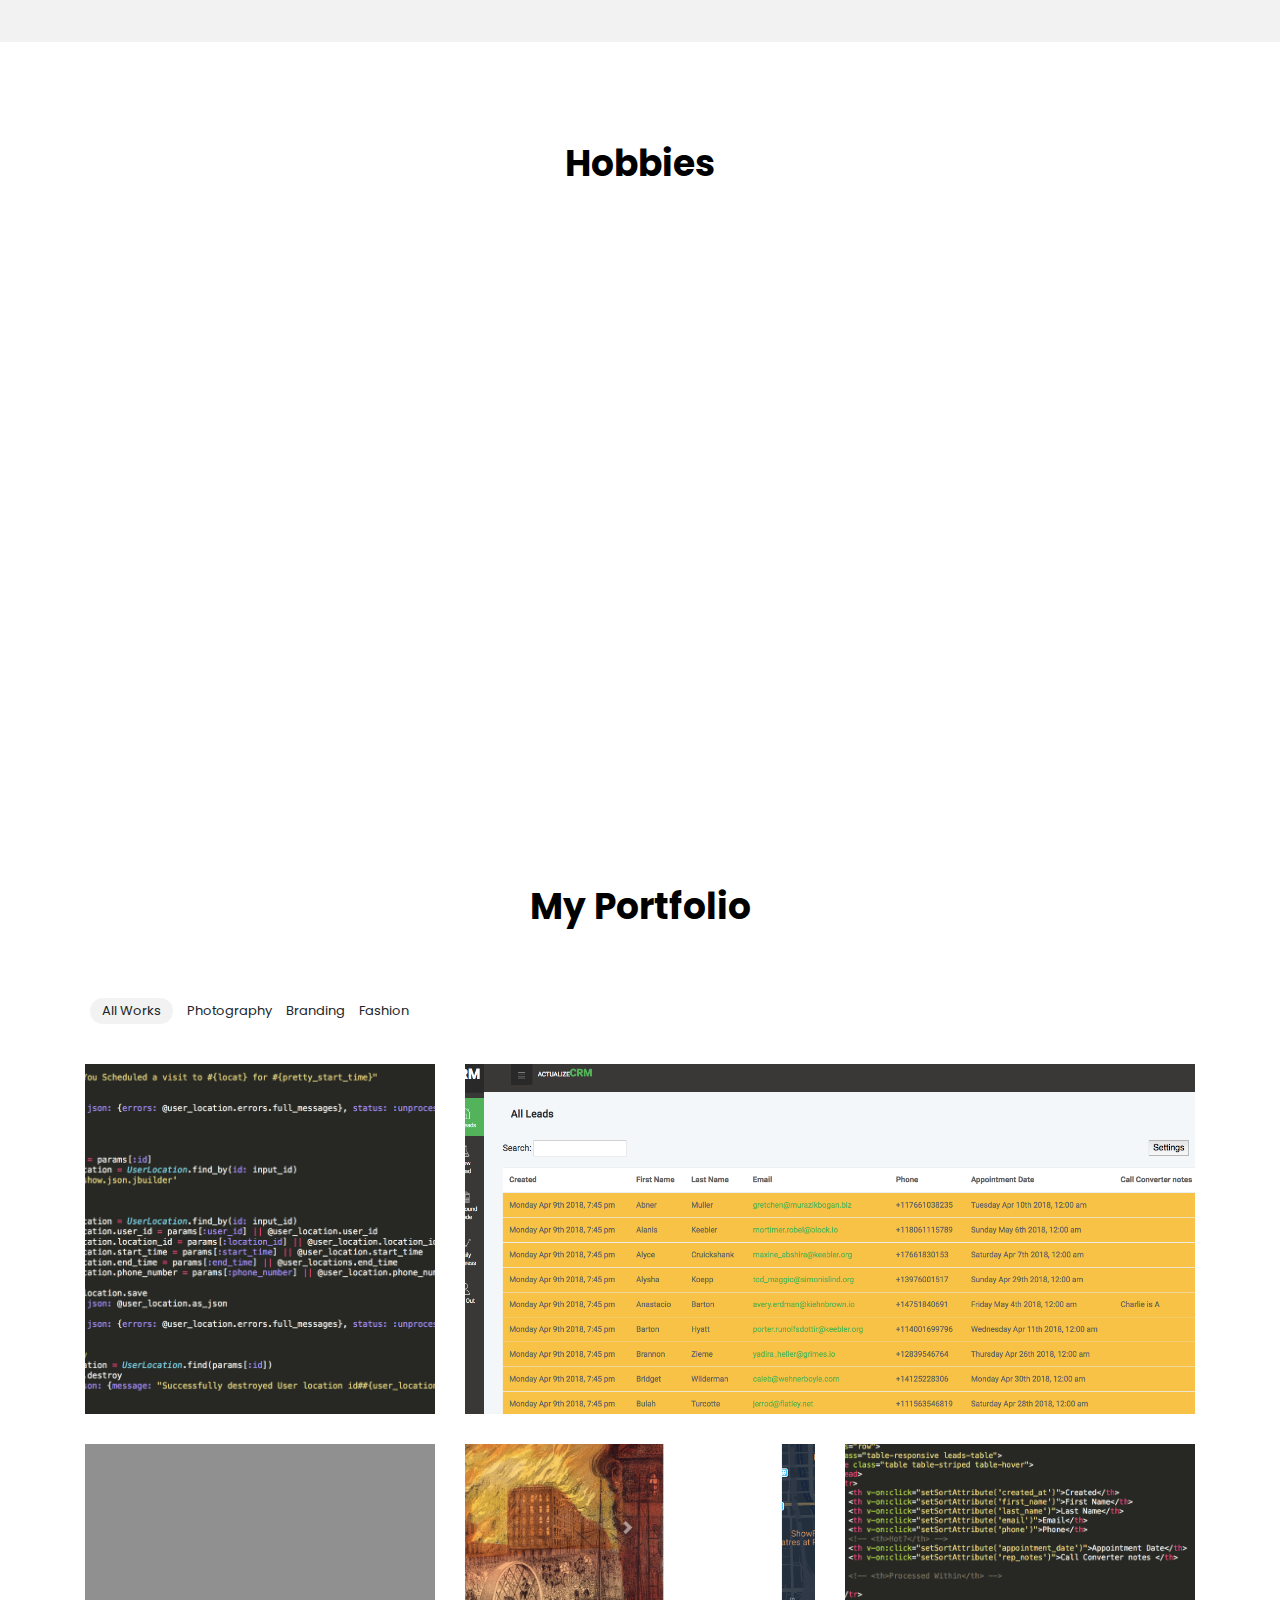
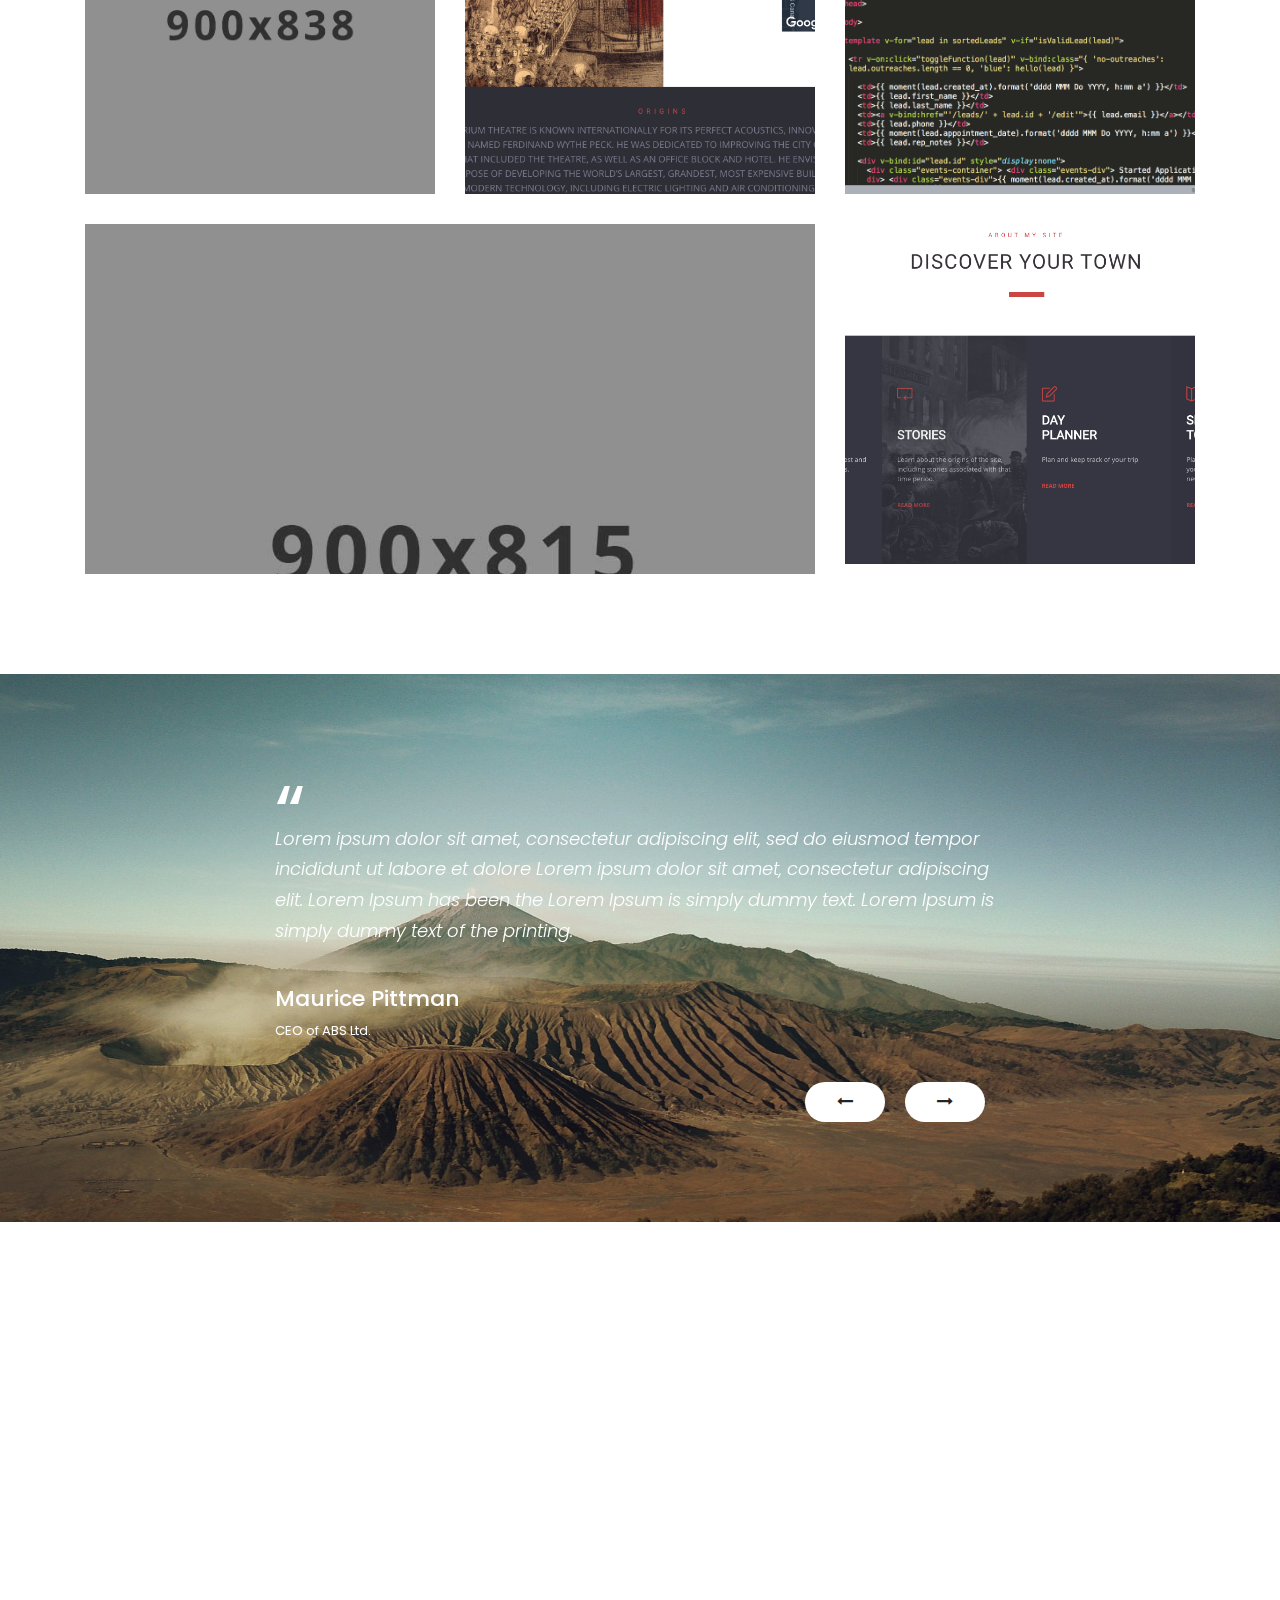
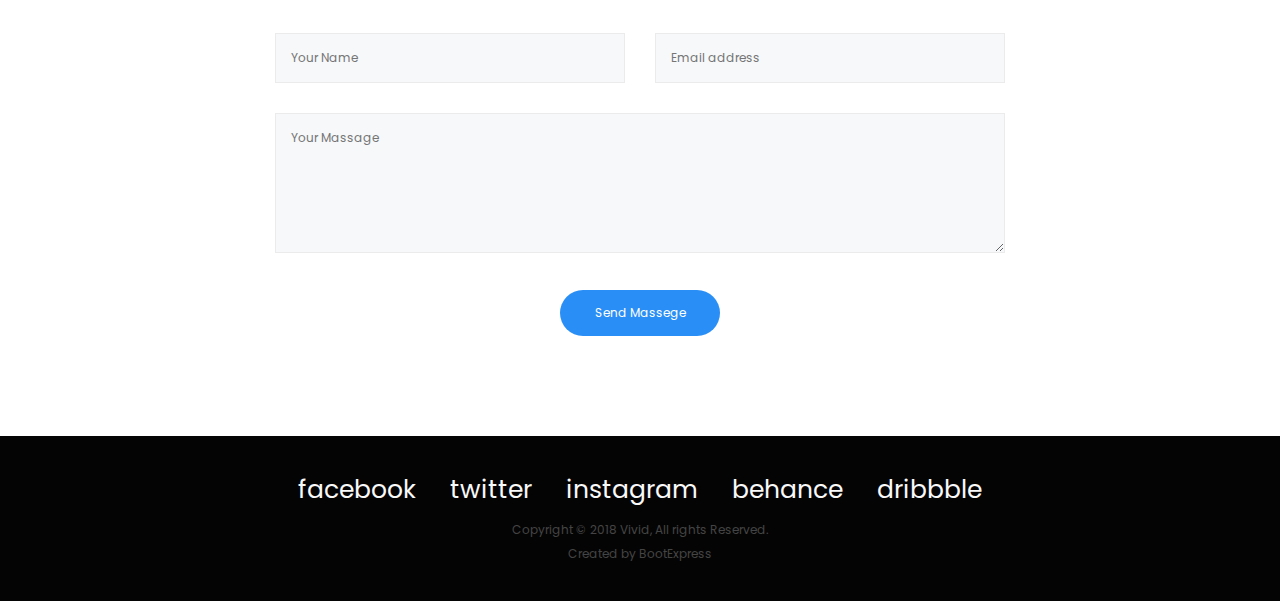
==== commit 9bf4ecb1: "information update" ====
--- a/index-image.html
+++ b/index-image.html
@@ -131,7 +131,7 @@
 						<p>• Communicated results and corresponded improvement recommendations to Managing Directors; followed up to influence implementation of action plans resulting in enhanced business.</p>
 					</div>
 					<!-- resume item -->
-					<div class="resume-item wow fadeInUp" data-wow-delay="0.3s">
+					<!-- <div class="resume-item wow fadeInUp" data-wow-delay="0.3s">
 						<h2>Hospital Corpsman & Combat Medic</h2>
 						<h3>January 2006 - January 2010</h3>
 						<p>• Accurately prepared and balanced sales and financial reports for senior management team using quantitative data analysis.</p>
@@ -139,7 +139,7 @@
 						<p>• Leverage client relations by developing pivot sales opportunities capitalizing on our business offerings.</p>
 						<p>• Continually monitored, analyzed, and reported financial reports that included key components such as pricing, attrition, and forecasting.</p>
 						<p>• Communicated results and corresponded improvement recommendations to Managing Directors; followed up to influence implementation of action plans resulting in enhanced business.</p>
-					</div>
+					</div> -->
 				</div>
 			</div>
 		</div>
